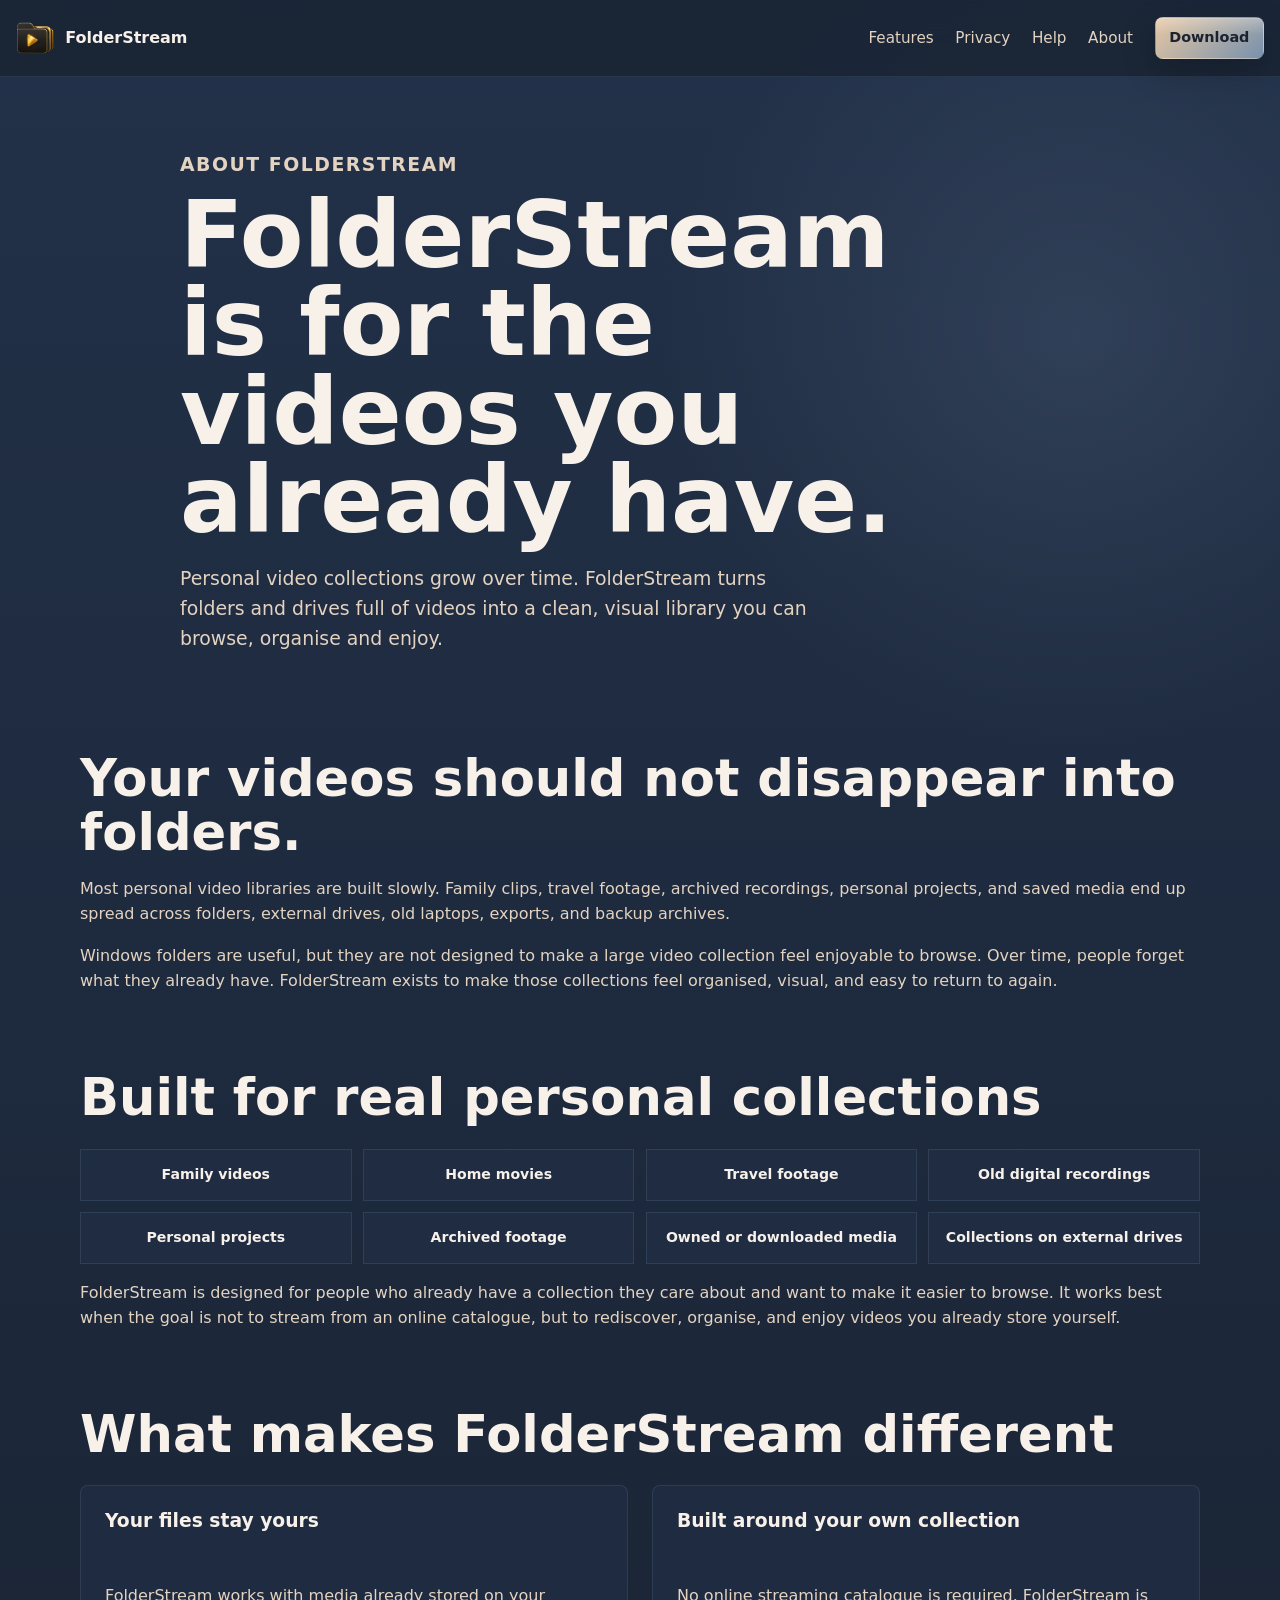
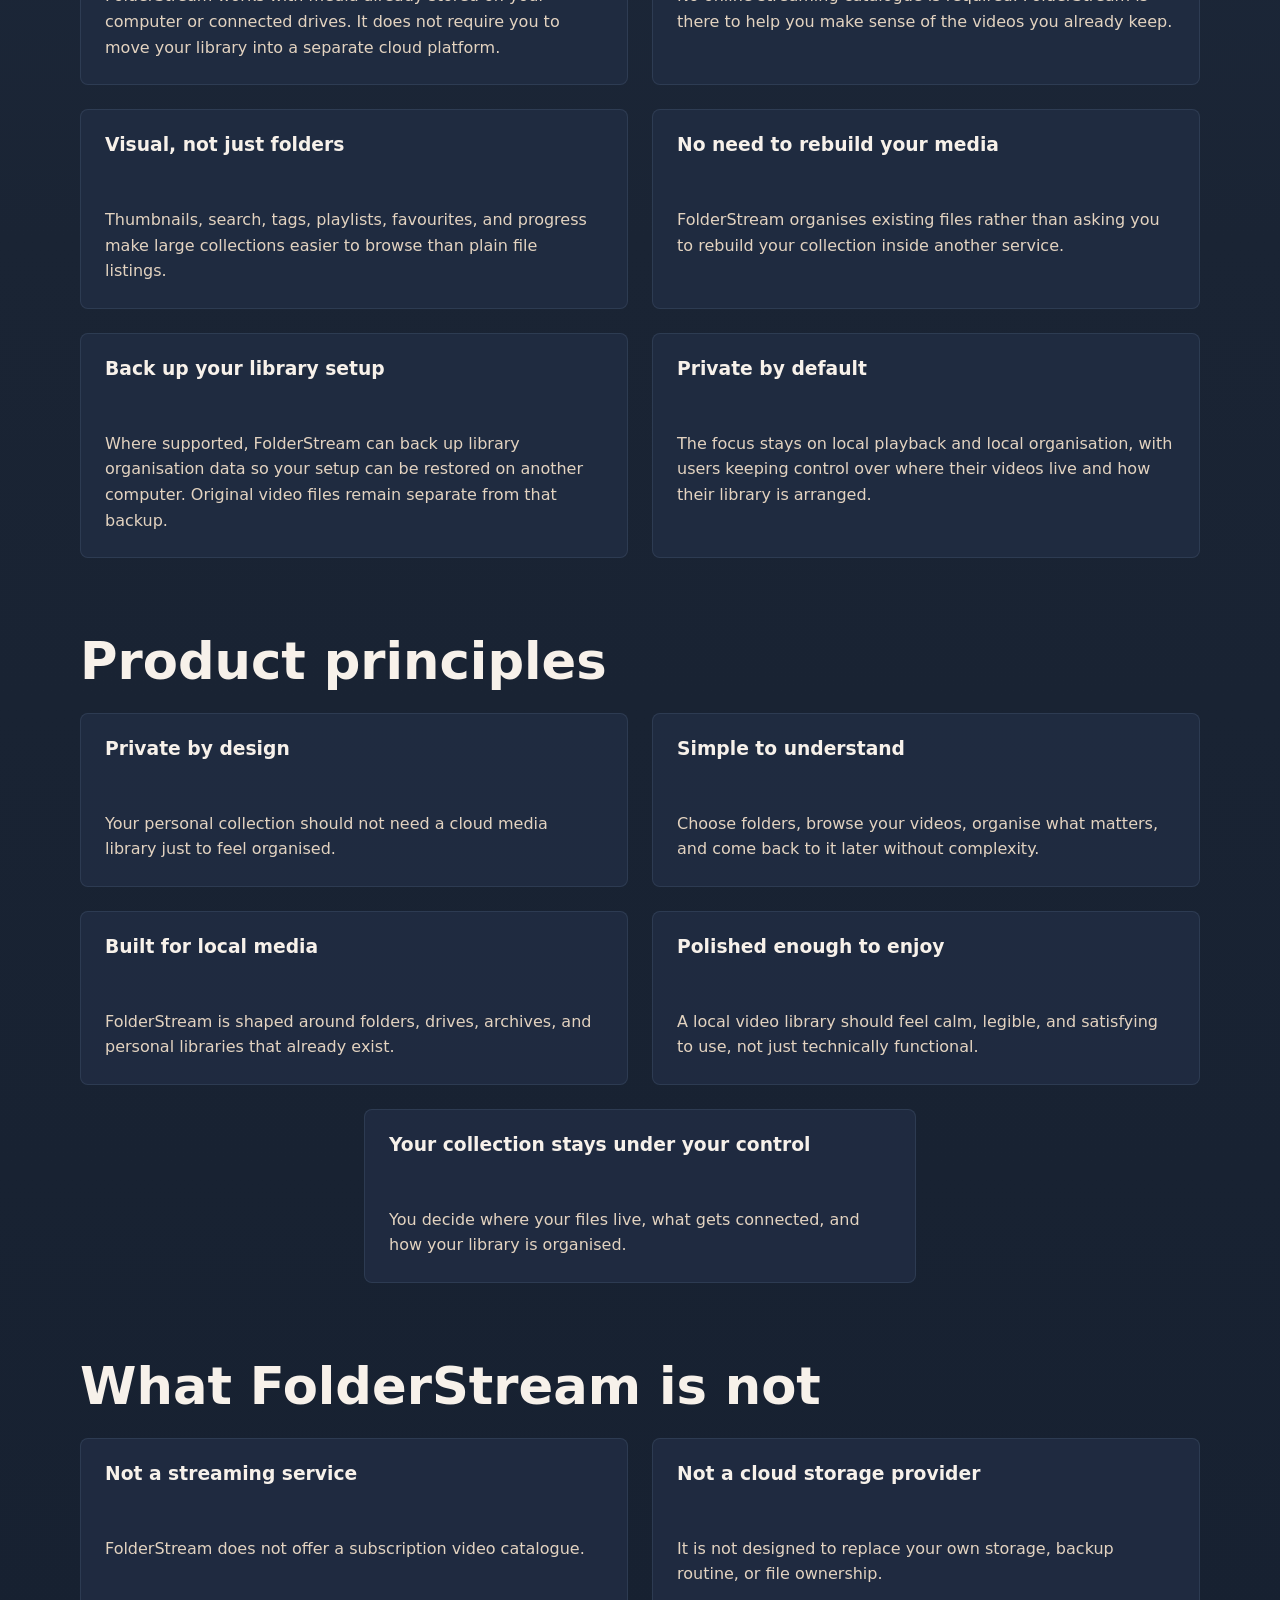
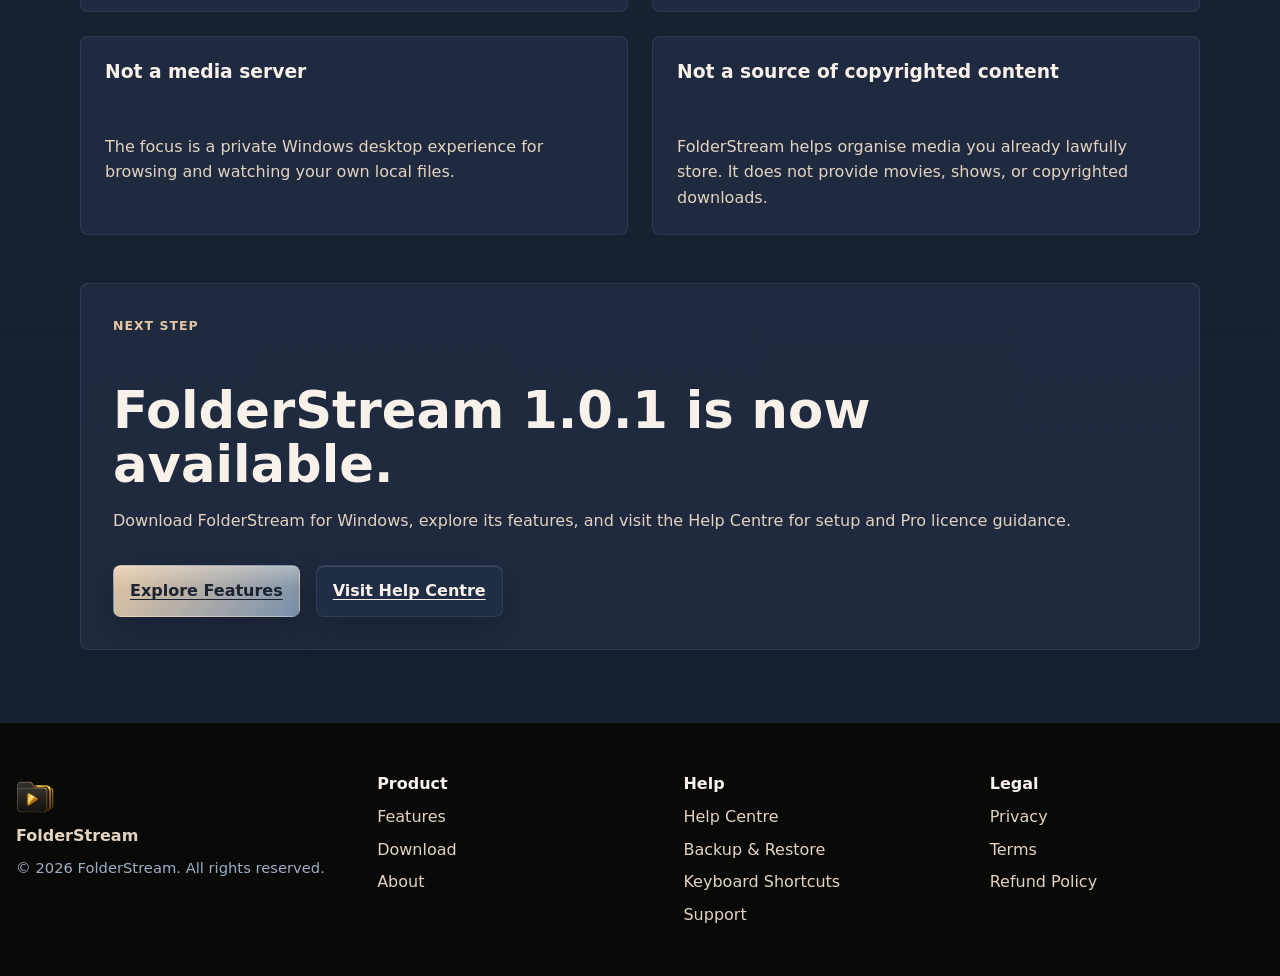
==== about.html @ 0e957171 "Rebrand website to FolderStream" ====
<!doctype html>
<html lang="en">
  <head>
    <meta charset="utf-8">
    <meta name="viewport" content="width=device-width, initial-scale=1">
    <meta name="description" content="Learn why FolderStream was created and how it helps you browse, organise and enjoy the personal videos already stored on your computer and connected drives.">
    <link rel="canonical" href="https://www.localstream.co.nz/about.html">
    <meta property="og:title" content="About FolderStream">
    <meta property="og:description" content="Learn why FolderStream was created and how it helps you browse, organise and enjoy the personal videos already stored on your computer and connected drives.">
    <meta property="og:type" content="website">
    <meta property="og:url" content="https://www.localstream.co.nz/about.html">
    <meta property="og:site_name" content="FolderStream">
    <meta property="og:image" content="https://www.localstream.co.nz/assets/img/screenshots/localstream-dashboard-crop.png">
    <meta name="twitter:card" content="summary_large_image">
    <meta name="twitter:title" content="About FolderStream">
    <meta name="twitter:description" content="Learn why FolderStream was created and how it helps you browse, organise and enjoy the personal videos already stored on your computer and connected drives.">
    <meta name="twitter:image" content="https://www.localstream.co.nz/assets/img/screenshots/localstream-dashboard-crop.png">
    <title>About FolderStream</title>
    <link rel="icon" href="assets/img/localstream-icon.png">
    <link rel="stylesheet" href="assets/css/styles.css?v=20260830c">
    <script defer src="https://cloud.umami.is/script.js" data-website-id="c9979d7a-4e05-4978-8a99-ae5c1a1e30e5"></script>
  </head>
  <body>
    <a class="skip-link" href="#main">Skip to content</a>
    <header class="site-header">
      <div class="nav-wrap">
        <a class="brand" href="index.html"><img src="assets/img/localstream-icon.png" alt=""><span>FolderStream</span></a>
        <button class="nav-toggle" type="button" aria-expanded="false" aria-label="Open navigation">Menu</button>
        <nav class="site-nav" aria-label="Primary navigation">
          <a href="features.html">Features</a>
          <a href="privacy.html">Privacy</a>
          <a href="help.html">Help</a>
          <a href="about.html">About</a>
          <a class="button primary small" href="download.html">Download</a>
        </nav>
      </div>
    </header>
    <main id="main">
      <section class="page-hero">
        <p class="eyebrow">About FolderStream</p>
        <h1>FolderStream is for the videos you already have.</h1>
        <p>Personal video collections grow over time. FolderStream turns folders and drives full of videos into a clean, visual library you can browse, organise and enjoy.</p>
      </section>

      <section class="content about-content">
        <section class="about-block">
          <h2>Your videos should not disappear into folders.</h2>
          <p>Most personal video libraries are built slowly. Family clips, travel footage, archived recordings, personal projects, and saved media end up spread across folders, external drives, old laptops, exports, and backup archives.</p>
          <p>Windows folders are useful, but they are not designed to make a large video collection feel enjoyable to browse. Over time, people forget what they already have. FolderStream exists to make those collections feel organised, visual, and easy to return to again.</p>
        </section>

        <section class="about-block">
          <h2>Built for real personal collections</h2>
          <ul class="trust-points">
            <li>Family videos</li>
            <li>Home movies</li>
            <li>Travel footage</li>
            <li>Old digital recordings</li>
            <li>Personal projects</li>
            <li>Archived footage</li>
            <li>Owned or downloaded media</li>
            <li>Collections on external drives</li>
          </ul>
          <p>FolderStream is designed for people who already have a collection they care about and want to make it easier to browse. It works best when the goal is not to stream from an online catalogue, but to rediscover, organise, and enjoy videos you already store yourself.</p>
        </section>

        <section class="about-block">
          <h2>What makes FolderStream different</h2>
          <div class="grid-3 about-grid">
            <article class="card">
              <h3>Your files stay yours</h3>
              <p>FolderStream works with media already stored on your computer or connected drives. It does not require you to move your library into a separate cloud platform.</p>
            </article>
            <article class="card">
              <h3>Built around your own collection</h3>
              <p>No online streaming catalogue is required. FolderStream is there to help you make sense of the videos you already keep.</p>
            </article>
            <article class="card">
              <h3>Visual, not just folders</h3>
              <p>Thumbnails, search, tags, playlists, favourites, and progress make large collections easier to browse than plain file listings.</p>
            </article>
            <article class="card">
              <h3>No need to rebuild your media</h3>
              <p>FolderStream organises existing files rather than asking you to rebuild your collection inside another service.</p>
            </article>
            <article class="card">
              <h3>Back up your library setup</h3>
              <p>Where supported, FolderStream can back up library organisation data so your setup can be restored on another computer. Original video files remain separate from that backup.</p>
            </article>
            <article class="card">
              <h3>Private by default</h3>
              <p>The focus stays on local playback and local organisation, with users keeping control over where their videos live and how their library is arranged.</p>
            </article>
          </div>
        </section>

        <section class="about-block">
          <h2>Product principles</h2>
          <div class="grid-3 about-grid">
            <article class="card">
              <h3>Private by design</h3>
              <p>Your personal collection should not need a cloud media library just to feel organised.</p>
            </article>
            <article class="card">
              <h3>Simple to understand</h3>
              <p>Choose folders, browse your videos, organise what matters, and come back to it later without complexity.</p>
            </article>
            <article class="card">
              <h3>Built for local media</h3>
              <p>FolderStream is shaped around folders, drives, archives, and personal libraries that already exist.</p>
            </article>
            <article class="card">
              <h3>Polished enough to enjoy</h3>
              <p>A local video library should feel calm, legible, and satisfying to use, not just technically functional.</p>
            </article>
            <article class="card">
              <h3>Your collection stays under your control</h3>
              <p>You decide where your files live, what gets connected, and how your library is organised.</p>
            </article>
          </div>
        </section>

        <section class="about-block">
          <h2>What FolderStream is not</h2>
          <div class="grid-3 about-grid">
            <article class="card">
              <h3>Not a streaming service</h3>
              <p>FolderStream does not offer a subscription video catalogue.</p>
            </article>
            <article class="card">
              <h3>Not a cloud storage provider</h3>
              <p>It is not designed to replace your own storage, backup routine, or file ownership.</p>
            </article>
            <article class="card">
              <h3>Not a media server</h3>
              <p>The focus is a private Windows desktop experience for browsing and watching your own local files.</p>
            </article>
            <article class="card">
              <h3>Not a source of copyrighted content</h3>
              <p>FolderStream helps organise media you already lawfully store. It does not provide movies, shows, or copyrighted downloads.</p>
            </article>
          </div>
        </section>

        <section class="about-cta card">
          <p class="eyebrow">Next step</p>
          <h2>FolderStream 1.0.1 is now available.</h2>
          <p>Download FolderStream for Windows, explore its features, and visit the Help Centre for setup and Pro licence guidance.</p>
          <div class="hero-actions">
            <a class="button primary" href="features.html">Explore Features</a>
            <a class="button secondary" href="help.html">Visit Help Centre</a>
          </div>
        </section>
      </section>
    </main>
    <footer class="site-footer">
      <div class="footer-inner">
        <div class="footer-brand"><a class="brand" href="index.html"><img src="assets/img/localstream-icon.png" alt=""><span>FolderStream</span></a><p class="footer-copy">&copy; 2026 FolderStream. All rights reserved.</p></div>
        <div><strong>Product</strong><a href="features.html">Features</a><a href="download.html">Download</a><a href="about.html">About</a></div>
        <div><strong>Help</strong><a href="help.html">Help Centre</a><a href="backup-restore.html">Backup &amp; Restore</a><a href="keyboard-shortcuts.html">Keyboard Shortcuts</a><a href="support.html">Support</a></div>
        <div><strong>Legal</strong><a href="privacy.html">Privacy</a><a href="terms.html">Terms</a><a href="refund-policy.html">Refund Policy</a></div>
      </div>
    </footer>
    <script src="assets/js/main.js" defer></script>
  </body>
</html>
---- assets/css/styles.css ----
:root {
  color-scheme: dark;
  --bg: #1a2434;
  --bg-soft: #223149;
  --surface: rgba(33, 45, 67, 0.86);
  --surface-strong: #223149;
  --line: rgba(97, 120, 145, 0.22);
  --line-strong: rgba(213, 184, 147, 0.35);
  --text: #f7f1ea;
  --muted: #e3d3c0;
  --quiet: #9cafc4;
  --accent: #d5b893;
  --accent-strong: #e5c7a3;
  --copper: #7891ad;
  --green: #9fc6b4;
  --blue: #748da9;
  --mint: #c5d3df;
  --danger: #e0b0a4;
  --font: Inter, ui-sans-serif, system-ui, -apple-system, BlinkMacSystemFont, "Segoe UI", sans-serif;
  --space-1: 0.375rem;
  --space-2: 0.75rem;
  --space-3: 1rem;
  --space-4: 1.5rem;
  --space-5: 2rem;
  --space-6: 3rem;
  --space-7: 4.5rem;
  --radius: 8px;
  --radius-lg: 14px;
  --shadow: 0 34px 110px rgba(0, 0, 0, 0.48), 0 0 0 1px rgba(240, 201, 135, 0.05);
  --duration: 180ms;
  --max: 1440px;
}

* {
  box-sizing: border-box;
}

html {
  scroll-behavior: smooth;
}

body {
  margin: 0;
  min-width: 320px;
  background:
    radial-gradient(circle at 14% -10%, rgba(213, 184, 147, 0.14), transparent 30rem),
    radial-gradient(circle at 84% 8%, rgba(116, 141, 169, 0.18), transparent 26rem),
    linear-gradient(180deg, #223149 0%, var(--bg) 44%, #151f2f 100%);
  color: var(--text);
  font-family: var(--font);
  line-height: 1.6;
}

body.modal-open {
  overflow: hidden;
}

img,
svg {
  max-width: 100%;
  display: block;
}

a {
  color: inherit;
  text-decoration: none;
}

a:focus-visible,
button:focus-visible,
input:focus-visible,
textarea:focus-visible {
  outline: 2px solid var(--accent-strong);
  outline-offset: 3px;
}

.skip-link {
  position: absolute;
  top: -4rem;
  left: 1rem;
  z-index: 100;
  padding: var(--space-2) var(--space-3);
  background: var(--accent);
  color: #1b2230;
  border-radius: var(--radius);
}

.skip-link:focus {
  top: 1rem;
}

.site-header {
  position: sticky;
  top: 0;
  z-index: 20;
  border-bottom: 1px solid var(--line);
  background: rgba(26, 36, 52, 0.84);
  backdrop-filter: blur(18px);
}

.nav-wrap,
.section,
.hero,
.footer-inner {
  width: min(var(--max), calc(100% - 2rem));
  margin-inline: auto;
}

.nav-wrap {
  min-height: 76px;
  display: flex;
  align-items: center;
  justify-content: space-between;
  gap: var(--space-4);
}

.brand {
  display: inline-flex;
  align-items: center;
  gap: 0.7rem;
  font-weight: 800;
  letter-spacing: 0;
}

.brand img {
  width: 38px;
  height: 38px;
  border-radius: var(--radius);
}

.site-nav {
  display: flex;
  align-items: center;
  gap: 1.35rem;
  color: var(--muted);
  font-size: 0.95rem;
}

.site-nav a {
  transition: color var(--duration) ease;
}

.site-nav a:hover {
  color: var(--text);
}

.nav-toggle {
  display: none;
  width: 42px;
  height: 42px;
  border: 1px solid var(--line);
  border-radius: var(--radius);
  background: transparent;
  color: var(--text);
}

.button {
  display: inline-flex;
  align-items: center;
  justify-content: center;
  min-height: 44px;
  padding: 0.75rem 1rem;
  border: 1px solid var(--line);
  border-radius: var(--radius);
  font-weight: 750;
  box-shadow:
    inset 0 1px 0 rgba(255, 255, 255, 0.14),
    0 12px 34px rgba(0, 0, 0, 0.22);
  transition: transform var(--duration) ease, border-color var(--duration) ease, background var(--duration) ease, box-shadow var(--duration) ease;
}

.button:hover {
  transform: translateY(-1px);
}

.button.primary {
  background:
    linear-gradient(180deg, rgba(255, 255, 255, 0.26), rgba(255, 255, 255, 0) 42%),
    linear-gradient(135deg, var(--accent-strong), var(--copper));
  color: #1b2230;
  border-color: transparent;
}

.button.secondary {
  background: rgba(37, 52, 79, 0.44);
  color: var(--text);
}

.button.small {
  min-height: 38px;
  padding: 0.55rem 0.85rem;
  font-size: 0.9rem;
}

.button[aria-disabled="true"] {
  cursor: not-allowed;
  opacity: 0.72;
}

.hero {
  display: grid;
  grid-template-columns: minmax(0, 0.9fr) minmax(360px, 1.1fr);
  gap: clamp(2rem, 6vw, 5rem);
  align-items: start;
  padding: clamp(2.5rem, 5vw, 4.25rem) 0 var(--space-7);
  min-height: calc(100vh - 76px);
}

.hero h1,
.page-hero h1 {
  margin: 0;
  max-width: 780px;
  font-size: 5.8rem;
  line-height: 0.95;
  letter-spacing: 0;
}

.hero .eyebrow {
  display: inline-flex;
  padding: 0.35rem 0.55rem;
  border: 1px solid rgba(240, 201, 135, 0.24);
  border-radius: 999px;
  background: rgba(240, 201, 135, 0.07);
}

.hero-copy,
.page-hero p {
  max-width: 650px;
  color: var(--muted);
  font-size: 1.18rem;
}

.eyebrow {
  margin: 0 0 var(--space-2);
  color: var(--accent-strong);
  font-size: 0.78rem;
  font-weight: 800;
  letter-spacing: 0.08em;
  text-transform: uppercase;
}

.hero-actions {
  display: flex;
  flex-wrap: wrap;
  gap: var(--space-3);
  margin-top: var(--space-5);
}

.hero-shot figcaption {
  position: relative;
  z-index: 1;
  display: flex;
  align-items: center;
  justify-content: space-between;
  gap: var(--space-3);
  flex-wrap: wrap;
}

.hero-shot-trigger {
  flex: 0 0 auto;
}

.hero-brandmark {
  margin-top: var(--space-4);
  max-width: clamp(7rem, 12vw, 9rem);
}

.hero-brandmark img {
  display: block;
  width: 100%;
  height: auto;
  filter: drop-shadow(0 16px 40px rgba(0, 0, 0, 0.28));
}

.privacy-note {
  margin-top: var(--space-3);
  color: var(--quiet);
  font-size: 0.95rem;
}

.product-shot {
  position: relative;
  margin: 0;
}

.shot-glow {
  position: absolute;
  inset: 10% -7% -6%;
  background:
    radial-gradient(circle at 20% 20%, rgba(213, 184, 147, 0.18), transparent 22rem),
    radial-gradient(circle at 80% 65%, rgba(97, 120, 145, 0.2), transparent 20rem);
  filter: blur(22px);
  pointer-events: none;
}

.shot-window {
  position: relative;
  overflow: hidden;
  border: 1px solid rgba(97, 120, 145, 0.26);
  border-radius: var(--radius-lg);
  background: #1a2435;
  box-shadow: var(--shadow);
}

.screenshot-window {
  background: #182131;
}

.shot-window::before {
  content: "";
  position: absolute;
  inset: 0;
  pointer-events: none;
  background:
    linear-gradient(120deg, rgba(255, 255, 255, 0.18), transparent 18%, transparent 72%, rgba(213, 184, 147, 0.08)),
    repeating-linear-gradient(180deg, rgba(255, 255, 255, 0.025), rgba(255, 255, 255, 0.025) 1px, transparent 1px, transparent 7px);
  opacity: 0.42;
}

.screenshot-window::before {
  z-index: 2;
}

.shot-titlebar {
  height: 42px;
  display: flex;
  align-items: center;
  gap: 0.55rem;
  padding: 0 var(--space-3);
  border-bottom: 1px solid rgba(97, 120, 145, 0.22);
  background: linear-gradient(180deg, rgba(255, 255, 255, 0.08), rgba(0, 0, 0, 0.08));
  color: #dbc8b2;
}

.screenshot-window .shot-titlebar {
  position: relative;
  z-index: 3;
}

.actual-screenshot {
  position: relative;
  z-index: 1;
  width: 100%;
  height: auto;
  display: block;
}

.hero-shot .actual-screenshot {
  aspect-ratio: auto;
  object-fit: contain;
}

.feature-shot .actual-screenshot {
  aspect-ratio: 16 / 9;
  object-fit: cover;
  object-position: center;
}

.shot-titlebar span {
  width: 10px;
  height: 10px;
  border-radius: 999px;
  background: #617891;
}

.shot-titlebar span:first-child { background: #a86443; }
.shot-titlebar span:nth-child(2) { background: #d5b893; }
.shot-titlebar span:nth-child(3) { background: #9fc6b4; }

.shot-titlebar strong {
  margin-left: auto;
  font-size: 0.78rem;
  letter-spacing: 0.08em;
  text-transform: uppercase;
}

.shot-app {
  padding: clamp(1rem, 2.2vw, 1.6rem);
  background:
    radial-gradient(circle at 85% 20%, rgba(213, 184, 147, 0.16), transparent 18rem),
    linear-gradient(145deg, #182131, #101723 58%, #090d14);
}

.shot-header,
.shot-tools,
.shot-topline,
.shot-stat-grid,
.shot-summaries,
.shot-rail,
.metadata-strip {
  display: flex;
  gap: 0.65rem;
}

.shot-header {
  align-items: center;
  justify-content: space-between;
  margin-bottom: 1rem;
}

.shot-header img {
  width: min(210px, 35%);
  height: auto;
}

.shot-actions {
  display: flex;
  flex-wrap: wrap;
  justify-content: end;
  gap: 0.45rem;
}

.shot-actions span,
.shot-tools span,
.metadata-strip span,
.status-dot {
  display: inline-flex;
  align-items: center;
  min-height: 30px;
  padding: 0.35rem 0.58rem;
  border: 1px solid rgba(213, 184, 147, 0.2);
  border-radius: var(--radius);
  background: rgba(37, 52, 79, 0.72);
  color: #dbc8b2;
  font-size: 0.72rem;
  font-weight: 750;
  white-space: nowrap;
}

.shot-dashboard {
  padding: 1rem;
  border: 1px solid rgba(213, 184, 147, 0.32);
  border-radius: var(--radius);
  background:
    linear-gradient(180deg, rgba(37, 52, 79, 0.92), rgba(20, 27, 39, 0.96)),
    #182131;
  box-shadow: inset 0 0 0 1px rgba(255, 255, 255, 0.035), 0 18px 44px rgba(0, 0, 0, 0.26);
}

.shot-panel-head {
  display: flex;
  justify-content: space-between;
  gap: var(--space-3);
  align-items: center;
  margin-bottom: 0.75rem;
}

.shot-panel-head h2,
.shot-tools h2 {
  margin: 0;
  color: #fff3e3;
  font-size: 1rem;
}

.status-dot::before {
  content: "";
  width: 7px;
  height: 7px;
  margin-right: 0.4rem;
  border-radius: 999px;
  background: #9fc6b4;
  box-shadow: 0 0 12px #9fc6b4;
}

.shot-topline,
.shot-stat-grid {
  display: grid;
}

.shot-topline {
  grid-template-columns: repeat(3, 1fr);
  margin-bottom: 0.65rem;
}

.shot-stat-grid {
  grid-template-columns: repeat(4, 1fr);
}

.shot-topline div,
.shot-stat-grid div,
.shot-summaries span {
  min-width: 0;
  padding: 0.78rem;
  border: 1px solid rgba(213, 184, 147, 0.22);
  border-radius: var(--radius);
  background: linear-gradient(180deg, rgba(10, 13, 19, 0.42), rgba(10, 13, 19, 0.72));
}

.shot-topline span,
.shot-stat-grid span,
.shot-summaries span {
  color: rgba(219, 200, 178, 0.84);
  font-size: 0.68rem;
}

.shot-topline strong,
.shot-stat-grid strong,
.shot-summaries strong {
  display: block;
  color: #fff7ef;
  font-size: clamp(1rem, 1.8vw, 1.38rem);
  line-height: 1.1;
}

.shot-summaries {
  margin-top: 0.65rem;
}

.shot-summaries span {
  flex: 1;
}

.shot-library {
  margin-top: 1rem;
}

.shot-tools {
  align-items: center;
  flex-wrap: wrap;
  margin-bottom: 0.75rem;
}

.shot-tools h2 {
  margin-right: auto;
}

.shot-rail {
  display: grid;
  grid-template-columns: repeat(4, minmax(0, 1fr));
}

.shot-rail article {
  position: relative;
  min-height: 165px;
  overflow: hidden;
  padding: 0.9rem;
  display: flex;
  flex-direction: column;
  justify-content: flex-end;
  border: 1px solid rgba(97, 120, 145, 0.24);
  border-radius: var(--radius);
  background:
    linear-gradient(180deg, transparent 20%, rgba(0, 0, 0, 0.76)),
    linear-gradient(135deg, #513929, #141b27 58%, #0b0f16);
  box-shadow: 0 18px 42px rgba(0, 0, 0, 0.28);
}

.shot-rail article:nth-child(2) { background: linear-gradient(180deg, transparent 20%, rgba(0, 0, 0, 0.76)), linear-gradient(135deg, #24515d, #1a2435 58%, #0b0f16); }
.shot-rail article:nth-child(3) { background: linear-gradient(180deg, transparent 20%, rgba(0, 0, 0, 0.76)), linear-gradient(135deg, #344b30, #182131 58%, #0b0f16); }
.shot-rail article:nth-child(4) { background: linear-gradient(180deg, transparent 20%, rgba(0, 0, 0, 0.76)), linear-gradient(135deg, #483653, #1a2435 58%, #0b0f16); }

.shot-rail i {
  position: absolute;
  inset: 0;
  background:
    radial-gradient(circle at 28% 22%, rgba(255, 255, 255, 0.2), transparent 1.8rem),
    linear-gradient(135deg, rgba(255, 255, 255, 0.12), transparent 45%);
}

.shot-rail strong,
.shot-rail small {
  position: relative;
}

.shot-rail strong {
  color: #fff7ef;
  line-height: 1.1;
}

.shot-rail small {
  color: #dbc8b2;
}

.product-shot figcaption {
  margin-top: 0.85rem;
  color: var(--quiet);
  font-size: 0.9rem;
}

.compact .shot-app,
.feature-library {
  padding: 1rem;
}

.feature-shot .shot-window {
  transform: rotate(0.6deg);
}

.metadata-strip {
  flex-wrap: wrap;
  margin-top: 0.75rem;
}

.status-grid {
  display: grid;
  grid-template-columns: repeat(4, 1fr);
  gap: var(--space-3);
}

.status-grid.confirmed-only {
  grid-template-columns: repeat(3, minmax(0, 1fr));
}

.visual-feature-grid {
  align-items: start;
}

.visual-feature-card {
  padding: 1.15rem;
  overflow: hidden;
}

.visual-feature-card .product-shot {
  margin: -1.15rem -1.15rem 1rem;
}

.visual-feature-card .shot-window {
  border-inline: 0;
  border-top: 0;
  border-radius: 0;
}

.visual-feature-card .badge {
  margin-top: 0.15rem;
}

.visual-feature-card h3 {
  margin-top: 0.95rem;
}

.visual-feature-card p {
  margin-bottom: 0.1rem;
}

.organization-grid {
  align-items: start;
}

.organization-card {
  padding: 1.15rem;
  overflow: hidden;
}

.organization-card .product-shot {
  margin: -1.15rem -1.15rem 1rem;
}

.organization-card .shot-window {
  border-inline: 0;
  border-top: 0;
  border-radius: 0;
}

.organization-card .actual-screenshot {
  aspect-ratio: 16 / 10;
  object-fit: cover;
}

.organization-card .actual-screenshot.tags-shot {
  object-position: left center;
}

.organization-card .actual-screenshot.playlists-shot {
  object-position: center center;
}

.organization-card .actual-screenshot.cover-shot {
  object-position: 58% center;
}

.organization-card .actual-screenshot.metadata-shot {
  object-position: center top;
}

.organization-showcase {
  max-width: 100%;
}

.organization-showcase,
.rediscovery-showcase {
  background:
    radial-gradient(circle at 18% 18%, rgba(213, 184, 147, 0.08), transparent 18rem),
    linear-gradient(180deg, rgba(37, 52, 79, 0.4), rgba(24, 33, 49, 0.18));
  border: 1px solid rgba(97, 120, 145, 0.18);
  border-radius: calc(var(--radius-lg) + 4px);
  padding: clamp(1rem, 1.8vw, 1.4rem);
}

.organization-showcase .shot-window {
  display: flex;
  align-items: center;
  justify-content: center;
  background: transparent;
  border-color: rgba(97, 120, 145, 0.2);
}

.rediscovery-showcase .shot-window {
  display: block;
  background: transparent;
  border-color: rgba(97, 120, 145, 0.2);
}

.rediscovery-showcase .shot-window::before {
  display: none;
}

.organization-showcase .actual-screenshot,
.rediscovery-showcase .actual-screenshot {
  width: 100%;
  max-width: 100%;
  height: auto;
  aspect-ratio: auto;
  object-fit: contain;
  object-position: center;
  transform: none;
  margin-inline: auto;
  flex: 0 1 auto;
}

.preview-section {
  display: grid;
  grid-template-columns: minmax(0, 0.88fr) minmax(320px, 1.12fr);
  align-items: center;
  gap: var(--space-5);
}

.preview-copy {
  max-width: 640px;
}

.preview-points {
  display: flex;
  flex-wrap: wrap;
  gap: 0.7rem;
  padding: 0;
  margin: var(--space-4) 0 0;
  list-style: none;
}

.preview-points li {
  padding: 0.55rem 0.75rem;
  border: 1px solid rgba(97, 120, 145, 0.24);
  border-radius: 999px;
  background: rgba(37, 52, 79, 0.5);
  color: #dbc8b2;
  font-size: 0.86rem;
  font-weight: 780;
}

.media-window {
  background: #182131;
}

.media-window video,
.media-window img {
  width: 100%;
  height: auto;
  display: block;
}

.media-window video {
  object-fit: contain;
}

.media-modal[hidden] {
  display: none;
}

.media-modal {
  position: fixed;
  inset: 0;
  z-index: 120;
  display: grid;
  place-items: center;
  padding: clamp(1rem, 2vw, 1.5rem);
}

.media-modal-backdrop {
  position: absolute;
  inset: 0;
  background: rgba(7, 12, 20, 0.82);
  backdrop-filter: blur(10px);
}

.media-modal-dialog {
  position: relative;
  z-index: 1;
  width: min(1100px, 100%);
}

.media-modal-window {
  padding: clamp(1rem, 2.4vw, 1.6rem);
  border: 1px solid rgba(97, 120, 145, 0.28);
  border-radius: var(--radius-xl);
  background:
    linear-gradient(180deg, rgba(27, 39, 58, 0.96), rgba(17, 25, 38, 0.96)),
    #151d2b;
  box-shadow: 0 38px 120px rgba(0, 0, 0, 0.48);
}

.media-modal-window h2 {
  margin-top: 0;
}

.media-modal-window video {
  width: 100%;
  height: auto;
  display: block;
  border-radius: var(--radius-lg);
  background: #000;
}

.media-modal-close {
  position: absolute;
  top: 0.55rem;
  right: 0.55rem;
  z-index: 2;
  border: 1px solid rgba(97, 120, 145, 0.3);
  border-radius: 999px;
  background: rgba(18, 27, 40, 0.92);
  color: var(--text);
  padding: 0.7rem 1rem;
  font: inherit;
  font-weight: 700;
  cursor: pointer;
}

.media-modal-close:hover {
  background: rgba(30, 42, 61, 0.96);
}

.motion-media {
  position: relative;
  z-index: 1;
}

.reduced-motion-poster {
  display: none;
}

.media-window img.reduced-motion-poster {
  position: relative;
  z-index: 1;
  display: none;
}

.hover-demo-shot .shot-window {
  max-width: 490px;
  margin-left: auto;
  box-shadow: 0 34px 112px rgba(0, 0, 0, 0.52), 0 0 70px rgba(214, 171, 103, 0.12);
}

.badge {
  display: inline-flex;
  margin-bottom: 0.8rem;
  padding: 0.22rem 0.5rem;
  border-radius: 999px;
  font-size: 0.72rem;
  font-weight: 850;
  letter-spacing: 0.04em;
  text-transform: uppercase;
}

.badge.available {
  color: #102016;
  background: #9fc6b4;
}

.badge.planned {
  color: #20170d;
  background: #d5b893;
}

.theme-cycle {
  max-width: 980px;
  margin: 0;
}

.theme-slideshow {
  position: relative;
  aspect-ratio: 16 / 9;
  background: #080807;
}

.theme-slideshow::after {
  content: "";
  position: absolute;
  inset: 0;
  z-index: 2;
  pointer-events: none;
  background:
    linear-gradient(180deg, rgba(0, 0, 0, 0.04), rgba(0, 0, 0, 0.1)),
    repeating-linear-gradient(180deg, rgba(255, 255, 255, 0.025), rgba(255, 255, 255, 0.025) 1px, transparent 1px, transparent 8px);
}

.theme-slide {
  position: absolute;
  inset: 0;
  width: 100%;
  height: 100%;
  object-fit: cover;
  opacity: 0;
  transform: scale(1.035);
  transition: opacity 520ms ease, transform 3s ease;
}

.theme-slide.is-active {
  z-index: 1;
  opacity: 1;
  transform: scale(1);
}

.app-shell {
  border: 1px solid var(--line-strong);
  border-radius: var(--radius-lg);
  overflow: hidden;
  background: rgba(12, 13, 14, 0.92);
  box-shadow: var(--shadow);
}

.window-bar {
  height: 42px;
  display: flex;
  align-items: center;
  gap: 0.5rem;
  padding: 0 var(--space-3);
  border-bottom: 1px solid var(--line);
  background: rgba(255, 255, 255, 0.04);
}

.window-bar span {
  width: 10px;
  height: 10px;
  border-radius: 50%;
  background: var(--quiet);
}

.mock-app {
  display: grid;
  grid-template-columns: 150px 1fr;
  min-height: 420px;
}

.mock-side {
  padding: var(--space-4);
  border-right: 1px solid var(--line);
  background: rgba(255, 255, 255, 0.025);
}

.mock-side img {
  width: 54px;
  height: 54px;
  margin-bottom: var(--space-5);
  border-radius: var(--radius);
}

.mock-side span,
.mock-chip,
.tag {
  display: block;
  margin-bottom: 0.55rem;
  color: var(--muted);
  font-size: 0.86rem;
}

.mock-main {
  padding: var(--space-4);
}

.mock-toolbar {
  display: flex;
  justify-content: space-between;
  gap: var(--space-3);
  margin-bottom: var(--space-4);
}

.mock-search {
  flex: 1;
  height: 34px;
  border: 1px solid var(--line);
  border-radius: var(--radius);
  background: rgba(255, 255, 255, 0.06);
}

.poster-grid {
  display: grid;
  grid-template-columns: repeat(3, minmax(0, 1fr));
  gap: var(--space-3);
}

.poster {
  min-height: 160px;
  padding: var(--space-3);
  display: flex;
  align-items: end;
  border: 1px solid rgba(255, 255, 255, 0.09);
  border-radius: var(--radius);
  background: linear-gradient(145deg, #40302a, #111213);
  color: var(--text);
}

.poster:nth-child(2) {
  background: linear-gradient(145deg, #1d3b46, #101315);
}

.poster:nth-child(3) {
  background: linear-gradient(145deg, #283f2d, #111312);
}

.poster:nth-child(4) {
  background: linear-gradient(145deg, #41333d, #121114);
}

.poster:nth-child(5) {
  background: linear-gradient(145deg, #39424e, #101216);
}

.poster:nth-child(6) {
  background: linear-gradient(145deg, #554128, #12100d);
}

.workflow {
  display: grid;
  grid-template-columns: repeat(4, 1fr);
  gap: var(--space-3);
}

.problem-grid,
.pricing-grid {
  display: grid;
  gap: var(--space-3);
}

.problem-grid {
  grid-template-columns: repeat(4, minmax(0, 1fr));
}

.problem-card {
  min-height: 100%;
}

.problem-visual {
  min-height: 126px;
  margin: -0.2rem -0.2rem 1rem;
  padding: 1rem;
  border: 1px solid rgba(97, 120, 145, 0.2);
  border-radius: calc(var(--radius) - 1px);
  background:
    linear-gradient(180deg, rgba(255, 255, 255, 0.03), rgba(255, 255, 255, 0)),
    linear-gradient(145deg, rgba(26, 36, 53, 0.94), rgba(16, 23, 35, 0.98));
  overflow: hidden;
}

.path-visual,
.filename-visual,
.search-visual {
  display: flex;
  flex-wrap: wrap;
  align-content: start;
  gap: 0.55rem;
}

.path-visual span,
.filename-visual span,
.search-visual span,
.search-visual strong {
  display: inline-flex;
  align-items: center;
  min-height: 32px;
  padding: 0.35rem 0.65rem;
  border: 1px solid rgba(213, 184, 147, 0.2);
  border-radius: 999px;
  background: rgba(37, 52, 79, 0.42);
  color: var(--muted);
  font-size: 0.8rem;
  font-weight: 760;
}

.filename-visual span:nth-child(3) {
  opacity: 0.72;
}

.device-visual {
  display: grid;
  grid-template-columns: repeat(3, minmax(0, 1fr));
  align-items: end;
  gap: 0.8rem;
}

.device-visual i {
  display: block;
  border-radius: 10px;
  background:
    linear-gradient(180deg, rgba(255, 255, 255, 0.08), transparent 38%),
    linear-gradient(145deg, rgba(24, 33, 49, 0.98), rgba(12, 16, 24, 0.98));
  border: 1px solid rgba(97, 120, 145, 0.24);
  box-shadow: inset 0 1px 0 rgba(255, 255, 255, 0.04);
}

.device-visual i:first-child {
  height: 60px;
}

.device-visual i:nth-child(2) {
  height: 88px;
}

.device-visual i:nth-child(3) {
  height: 44px;
}

.search-visual {
  align-items: center;
}

.search-visual strong {
  color: var(--accent-strong);
  background: rgba(213, 184, 147, 0.12);
}

.statement-band {
  position: relative;
  overflow: hidden;
  border-block: 1px solid rgba(97, 120, 145, 0.18);
  background:
    radial-gradient(circle at 15% 15%, rgba(213, 184, 147, 0.1), transparent 22rem),
    linear-gradient(180deg, rgba(24, 33, 49, 0.72), rgba(16, 23, 35, 0.9));
}

.statement-layout {
  display: grid;
  grid-template-columns: minmax(0, 0.86fr) minmax(260px, 0.74fr);
  align-items: center;
  gap: clamp(1.5rem, 4vw, 3.5rem);
}

.statement-copy {
  max-width: 820px;
}

.statement-copy h2 {
  font-size: clamp(2.5rem, 6vw, 4.8rem);
}

.statement-lead {
  color: var(--text);
  font-size: clamp(1.18rem, 2vw, 1.45rem);
}

.statement-side {
  justify-self: end;
  width: min(100%, 420px);
  border: 1px solid rgba(97, 120, 145, 0.2);
  border-radius: var(--radius-lg);
  overflow: hidden;
  box-shadow: var(--shadow);
}

.statement-side img,
.statement-side video {
  width: 100%;
  height: 100%;
  display: block;
  object-fit: cover;
}

.rediscovery-grid {
  display: grid;
  grid-template-columns: repeat(3, minmax(0, 1fr));
  gap: var(--space-3);
  align-items: start;
}

.rediscovery-card {
  overflow: hidden;
  border: 1px solid rgba(97, 120, 145, 0.2);
  border-radius: var(--radius);
  box-shadow: 0 18px 42px rgba(0, 0, 0, 0.26);
  background: rgba(19, 26, 38, 0.96);
}

.rediscovery-card img {
  width: 100%;
  aspect-ratio: 3 / 2;
  display: block;
  object-fit: cover;
}

.rediscovery-card > div {
  padding: 1.2rem 1.25rem 1.35rem;
}

.rediscovery-card h3 {
  margin: 0 0 0.55rem;
  color: var(--text);
  font-size: clamp(1.25rem, 2vw, 1.65rem);
}

.rediscovery-card p {
  margin: 0;
  color: var(--muted);
}

.use-cases-section {
  position: relative;
}

.use-case-grid {
  display: grid;
  grid-template-columns: repeat(5, minmax(0, 1fr));
  gap: var(--space-2);
}

.use-case-card {
  position: relative;
  display: block;
  aspect-ratio: 3 / 2;
  overflow: hidden;
  border: 1px solid rgba(213, 184, 147, 0.2);
  border-radius: var(--radius);
  background: linear-gradient(145deg, rgba(26, 36, 53, 0.94), rgba(20, 27, 39, 0.98));
  box-shadow: 0 22px 70px rgba(0, 0, 0, 0.34), inset 0 1px 0 rgba(255, 255, 255, 0.05);
  isolation: isolate;
  transition: transform var(--duration) ease, border-color var(--duration) ease, box-shadow var(--duration) ease;
}

.use-case-card::after {
  content: "";
  position: absolute;
  inset: 0;
  pointer-events: none;
  background:
    linear-gradient(180deg, transparent 42%, rgba(8, 13, 21, 0.9) 100%),
    linear-gradient(135deg, rgba(255, 255, 255, 0.1), transparent 28%, transparent 72%, rgba(214, 171, 103, 0.08));
  opacity: 0.92;
  z-index: 1;
}

.use-case-card img,
.use-case-card video {
  width: 100%;
  height: 100%;
  display: block;
  object-fit: cover;
  object-position: center;
  transition: transform 420ms ease, filter 420ms ease;
}

.use-case-title {
  position: absolute;
  z-index: 2;
  right: 0.85rem;
  bottom: 0.75rem;
  left: 0.85rem;
  color: #fff8ec;
  font-family: var(--font-display);
  font-size: clamp(0.9rem, 1.35vw, 1.08rem);
  font-weight: 700;
  line-height: 1.15;
  text-shadow:
    0 0 6px rgba(245, 204, 139, 0.72),
    0 0 16px rgba(219, 161, 85, 0.34),
    0 2px 10px rgba(0, 0, 0, 0.92);
  transition: text-shadow var(--duration) ease;
}

.use-case-card:hover,
.use-case-card:focus-visible {
  transform: translateY(-4px);
  border-color: rgba(240, 201, 135, 0.48);
  box-shadow: 0 30px 92px rgba(0, 0, 0, 0.42), 0 0 0 1px rgba(240, 201, 135, 0.08);
}

.use-case-card:hover img,
.use-case-card:hover video,
.use-case-card:focus-visible img,
.use-case-card:focus-visible video {
  transform: scale(1.035);
  filter: saturate(1.06) contrast(1.03);
}

.use-case-card:hover .use-case-title,
.use-case-card:focus-visible .use-case-title {
  text-shadow:
    0 0 8px rgba(255, 220, 158, 0.9),
    0 0 22px rgba(229, 171, 91, 0.5),
    0 2px 12px rgba(0, 0, 0, 0.94);
}

.step,
.card,
.theme-card,
.compare-col,
.faq-list details,
.support-panel {
  border: 1px solid var(--line);
  border-radius: var(--radius);
  background: var(--surface);
}

.step,
.card,
.theme-card,
.compare-col,
.faq-list details {
  padding: var(--space-4);
  transition: transform 320ms ease, border-color 320ms ease, box-shadow 320ms ease, background 320ms ease;
}

.step:hover,
.step:focus-within,
.card:hover,
.card:focus-within,
.compare-col:hover,
.compare-col:focus-within,
.faq-list details:hover,
.faq-list details:focus-within {
  transform: translateY(-4px);
}

.step strong {
  display: block;
  color: var(--accent-strong);
}

.section {
  padding: var(--space-7) 0;
}

.section-heading {
  max-width: 760px;
  margin-bottom: var(--space-5);
}

h2 {
  margin: 0;
  font-size: clamp(2rem, 4vw, 3.35rem);
  line-height: 1.05;
  letter-spacing: 0;
}

h3 {
  margin: 0 0 var(--space-2);
  line-height: 1.2;
}

p {
  color: var(--muted);
}

.grid-3,
.grid-4,
.compare-grid,
.themes {
  display: grid;
  gap: var(--space-3);
}

.grid-3 {
  grid-template-columns: repeat(3, 1fr);
}

.grid-4,
.themes {
  grid-template-columns: repeat(4, 1fr);
}

.compare-grid {
  grid-template-columns: repeat(4, 1fr);
}

.compare-featured {
  border-color: rgba(213, 184, 147, 0.42);
  background: linear-gradient(180deg, rgba(213, 184, 147, 0.14), rgba(24, 33, 49, 0.94));
  box-shadow: 0 24px 72px rgba(0, 0, 0, 0.28), inset 0 1px 0 rgba(255, 255, 255, 0.06);
}

.compare-featured h3 {
  color: var(--accent-strong);
}

.feature-list {
  padding: 0;
  margin: var(--space-3) 0 0;
  list-style: none;
}

.feature-list li {
  position: relative;
  padding: 0.35rem 0 0.35rem 1.2rem;
  color: var(--muted);
}

.feature-list li::before {
  content: "";
  position: absolute;
  left: 0;
  top: 0.92rem;
  width: 6px;
  height: 6px;
  border-radius: 999px;
  background: var(--accent-strong);
}

.band {
  border-block: 1px solid var(--line);
  background: linear-gradient(90deg, rgba(214, 171, 103, 0.1), rgba(255, 255, 255, 0.03));
}

.split {
  display: grid;
  grid-template-columns: 0.9fr 1.1fr;
  gap: var(--space-5);
  align-items: center;
}

.product-experience-split {
  grid-template-columns: minmax(0, 0.82fr) minmax(420px, 1.18fr);
  gap: clamp(2rem, 4vw, 4rem);
}

.product-experience-split .feature-shot .shot-window {
  max-width: 980px;
  margin-left: auto;
}

.feature-shot-stack {
  display: grid;
  gap: clamp(1rem, 2vw, 1.35rem);
  justify-items: end;
}

.feature-shot-stack .feature-shot {
  width: 100%;
}

.feature-shot-stack .shot-window {
  width: min(100%, 980px);
  margin-left: auto;
}

.feature-shot-stack .secondary-shot .shot-window {
  max-width: 860px;
}

.faq-list {
  display: grid;
  gap: var(--space-2);
}

.trust-points,
.pricing-list {
  padding: 0;
  margin: var(--space-4) 0 0;
  list-style: none;
}

.trust-points {
  display: flex;
  flex-wrap: wrap;
  gap: 0.7rem;
}

.trust-points li {
  padding: 0.55rem 0.75rem;
  border: 1px solid rgba(97, 120, 145, 0.24);
  border-radius: 999px;
  background: rgba(37, 52, 79, 0.4);
  color: var(--text);
  font-size: 0.88rem;
  font-weight: 760;
}

.privacy-copy {
  max-width: 520px;
}

.pricing-grid {
  grid-template-columns: repeat(2, minmax(0, 1fr));
  align-items: start;
}

.pricing-card {
  min-height: 100%;
}

.pricing-card-featured {
  border-color: rgba(213, 184, 147, 0.42);
  background: linear-gradient(180deg, rgba(213, 184, 147, 0.12), rgba(24, 33, 49, 0.95));
  box-shadow: 0 24px 72px rgba(0, 0, 0, 0.3), inset 0 1px 0 rgba(255, 255, 255, 0.06);
}

.pricing-label {
  margin: 0 0 0.45rem;
  color: var(--accent-strong);
  font-size: 0.84rem;
  font-weight: 820;
  letter-spacing: 0.08em;
  text-transform: uppercase;
}

.pricing-price {
  margin: 0;
  color: var(--text);
  font-size: clamp(2rem, 4vw, 3rem);
  font-weight: 820;
  line-height: 1;
}

.pricing-price span {
  color: var(--muted);
  font-size: 1rem;
  font-weight: 650;
}

.pricing-description {
  margin-top: 0.9rem;
}

.pricing-list {
  display: grid;
  gap: 0.65rem;
  margin-bottom: 1.35rem;
}

.pricing-list li {
  position: relative;
  padding-left: 1.2rem;
  color: var(--muted);
}

.pricing-list li::before {
  content: "";
  position: absolute;
  left: 0;
  top: 0.7rem;
  width: 6px;
  height: 6px;
  border-radius: 999px;
  background: var(--accent-strong);
}

.pricing-note,
.supporting-line {
  color: var(--quiet);
}

.final-cta .section-heading {
  max-width: 880px;
}

summary {
  cursor: pointer;
  color: var(--text);
  font-weight: 750;
}

.page-hero {
  width: min(920px, calc(100% - 2rem));
  margin: 0 auto;
  padding: var(--space-7) 0 var(--space-5);
}

.content {
  width: min(900px, calc(100% - 2rem));
  margin: 0 auto;
  padding: 0 0 var(--space-7);
}

.support-content {
  width: min(1120px, calc(100% - 2rem));
}

.privacy-content {
  width: min(1040px, calc(100% - 2rem));
}

.about-content,
.download-content {
  width: min(1120px, calc(100% - 2rem));
}

.download-section + .download-section,
.download-availability + .download-section {
  margin-top: var(--space-6);
}

.about-block + .about-block {
  margin-top: clamp(3.75rem, 6vw, 5rem);
}

.about-grid,
.download-info-grid {
  align-items: start;
}

.about-grid {
  grid-template-columns: repeat(2, minmax(0, 1fr));
  align-items: stretch;
  gap: var(--space-4);
}

.about-block > h2 + .about-grid {
  margin-top: var(--space-4);
}

.about-grid > .card {
  display: grid;
  grid-template-rows: minmax(2.5rem, auto) 1fr;
  height: 100%;
}

.about-grid > .card h3 {
  min-height: 2.4em;
}

.about-grid > .card p {
  margin-bottom: 0;
}

.about-grid > .card:last-child:nth-child(odd) {
  grid-column: 1 / -1;
  justify-self: center;
  width: calc(50% - (var(--space-3) / 2));
}

.about-content .trust-points {
  display: grid;
  grid-template-columns: repeat(4, minmax(0, 1fr));
}

.about-content .trust-points li {
  display: flex;
  min-height: 3.25rem;
  align-items: center;
  justify-content: center;
  border-radius: var(--radius-sm);
  text-align: center;
}

.about-cta {
  margin-top: var(--space-6);
  padding: var(--space-5);
}

.download-availability {
  padding: var(--space-5);
}

.download-status-note {
  color: var(--text);
}

.download-steps {
  margin: var(--space-3) 0 0;
  padding-left: 1.2rem;
  color: var(--muted);
}

.download-steps li + li {
  margin-top: 0.55rem;
}

.content h2 {
  margin-top: var(--space-6);
}

.content a {
  color: var(--accent-strong);
  text-decoration: underline;
  text-underline-offset: 0.2em;
}

.kbd-grid {
  display: grid;
  gap: var(--space-2);
}

.shortcut {
  display: flex;
  justify-content: space-between;
  gap: var(--space-3);
  padding: var(--space-3);
  border-bottom: 1px solid var(--line);
}

kbd {
  padding: 0.25rem 0.45rem;
  border: 1px solid var(--line);
  border-radius: 6px;
  background: rgba(255, 255, 255, 0.06);
  color: var(--text);
  font-family: inherit;
  font-weight: 750;
}

.support-panel {
  padding: var(--space-5);
}

.support-link-grid,
.support-shortcuts,
.support-secondary-grid {
  margin-bottom: var(--space-4);
}

.privacy-callouts {
  display: grid;
  grid-template-columns: repeat(2, minmax(0, 1fr));
  gap: var(--space-3);
  margin-bottom: var(--space-4);
}

.privacy-callout,
.privacy-summary-card {
  min-height: 100%;
}

.privacy-callout h2,
.privacy-summary-card h2 {
  margin-top: 0;
}

.privacy-summary-card {
  padding: var(--space-5);
  margin-bottom: var(--space-4);
}

.privacy-summary-list,
.privacy-provider-list {
  margin-bottom: 0;
}

.privacy-policy h2:first-child {
  margin-top: 0;
}

.privacy-policy p:last-child {
  margin-bottom: 0;
}

.support-link-card,
.support-shortcut-card,
.support-section {
  min-height: 100%;
}

.support-link-card h3,
.support-shortcut-card h3,
.support-section h2 {
  margin-top: 0;
}

.support-section {
  padding: var(--space-5);
}

.support-form-panel {
  margin-bottom: var(--space-4);
}

.support-form-heading {
  margin-bottom: var(--space-4);
}

.support-form-heading h2 {
  margin-top: 0;
}

.support-request-form {
  align-items: start;
}

.support-actions {
  display: flex;
  flex-wrap: wrap;
  gap: var(--space-3);
}

.support-help-text,
.supporting-line {
  margin: 0;
}

.support-email {
  font-weight: 800;
  white-space: normal;
  word-break: break-word;
}

.support-checklist {
  margin-bottom: 0;
}

.support-secondary-grid {
  display: grid;
  grid-template-columns: repeat(2, minmax(0, 1fr));
  gap: var(--space-3);
}

.form-grid {
  display: grid;
  grid-template-columns: 1fr 1fr;
  gap: var(--space-3);
}

label {
  display: grid;
  gap: 0.45rem;
  color: var(--text);
  font-weight: 700;
}

input,
textarea {
  width: 100%;
  border: 1px solid var(--line);
  border-radius: var(--radius);
  background: rgba(255, 255, 255, 0.05);
  color: var(--text);
  font: inherit;
  padding: 0.8rem;
}

textarea {
  min-height: 150px;
  resize: vertical;
}

.full {
  grid-column: 1 / -1;
}

.form-notice {
  min-height: 1.5rem;
  color: var(--accent-strong);
}

.site-footer {
  border-top: 1px solid var(--line);
  background: #090908;
}

.footer-inner {
  display: grid;
  grid-template-columns: 1.2fr repeat(3, 1fr);
  gap: var(--space-5);
  padding: var(--space-6) 0;
}

.footer-brand {
  display: flex;
  flex-direction: column;
  align-items: flex-start;
  gap: 0.55rem;
}

.footer-copy {
  margin: 0;
  color: var(--quiet);
  font-size: 0.92rem;
  line-height: 1.4;
}

.footer-inner a,
.footer-inner span {
  display: block;
  margin-top: 0.45rem;
  color: var(--muted);
}

.reveal {
  opacity: 1;
  transform: none;
  transition: none;
}

.reveal.is-visible {
  opacity: 1;
  transform: translateY(0);
}

@media (max-width: 920px) {
  .hero,
  .split,
  .preview-section,
  .grid-3,
  .grid-4,
  .compare-grid,
  .themes,
  .status-grid,
  .problem-grid,
  .pricing-grid,
  .statement-layout,
  .privacy-callouts,
  .support-secondary-grid {
    grid-template-columns: 1fr 1fr;
  }

  .status-grid.confirmed-only {
    grid-template-columns: repeat(2, minmax(0, 1fr));
  }

  .about-content .trust-points {
    grid-template-columns: repeat(2, minmax(0, 1fr));
  }

  .hero {
    padding-top: var(--space-6);
    min-height: auto;
  }

  .hero h1,
  .page-hero h1 {
    font-size: 4.25rem;
  }

  .workflow {
    grid-template-columns: repeat(2, 1fr);
  }

  .problem-grid {
    grid-template-columns: repeat(2, minmax(0, 1fr));
  }

  .use-case-grid {
    grid-template-columns: repeat(3, minmax(0, 1fr));
  }

  .rediscovery-grid {
    grid-template-columns: repeat(2, minmax(0, 1fr));
  }

  .shot-topline,
  .shot-stat-grid,
  .shot-rail {
    grid-template-columns: repeat(2, 1fr);
  }

  .shot-summaries {
    display: grid;
    grid-template-columns: 1fr;
  }
}

@media (max-width: 700px) {
  .nav-toggle {
    display: inline-grid;
    place-items: center;
  }

  .site-nav {
    position: absolute;
    inset: 76px 1rem auto 1rem;
    display: none;
    padding: var(--space-3);
    border: 1px solid var(--line);
    border-radius: var(--radius);
    background: #11100e;
  }

  .site-nav[data-open] {
    display: grid;
  }

  .hero,
  .split,
  .preview-section,
  .grid-3,
  .grid-4,
  .compare-grid,
  .themes,
  .workflow,
  .form-grid,
  .footer-inner,
  .status-grid,
  .problem-grid,
  .pricing-grid,
  .statement-layout,
  .privacy-callouts,
  .support-secondary-grid {
    grid-template-columns: 1fr;
  }

  .status-grid.confirmed-only {
    grid-template-columns: 1fr;
  }

  .about-grid > .card {
    grid-template-rows: auto 1fr;
  }

  .about-grid > .card h3 {
    min-height: 0;
  }

  .about-grid > .card:last-child:nth-child(odd) {
    grid-column: auto;
    width: 100%;
  }

  .about-content .trust-points {
    grid-template-columns: 1fr;
  }

  .preview-section {
    align-items: start;
  }

  .trust-points {
    flex-direction: column;
    align-items: flex-start;
  }

  .feature-shot-stack {
    justify-items: stretch;
  }

  .feature-shot-stack .shot-window,
  .feature-shot-stack .secondary-shot .shot-window {
    width: 100%;
    max-width: none;
  }

  .mock-app {
    grid-template-columns: 1fr;
  }

  .mock-side {
    display: none;
  }

  .poster-grid {
    grid-template-columns: repeat(2, minmax(0, 1fr));
  }

  .shot-header {
    align-items: flex-start;
    flex-direction: column;
  }

  .shot-header img {
    width: min(220px, 80%);
  }

  .shot-actions,
  .shot-tools {
    justify-content: start;
  }

  .shot-topline,
  .shot-stat-grid,
  .shot-rail {
    grid-template-columns: 1fr;
  }

  .shot-rail article {
    min-height: 136px;
  }

  .hero h1,
  .page-hero h1 {
    max-width: 22rem;
    font-size: 2.75rem;
    line-height: 1;
  }

  .statement-copy h2 {
    font-size: 2.65rem;
  }

  .hero-copy,
  .page-hero p {
    max-width: 22.5rem;
    font-size: 1rem;
  }

  .hero-brandmark {
    max-width: 7rem;
  }

  .hero-shot {
    max-width: 22.5rem;
  }

  .statement-side {
    width: 100%;
    max-width: 22.5rem;
    justify-self: start;
  }

  .use-case-grid {
    grid-template-columns: repeat(2, minmax(0, 1fr));
  }

  .rediscovery-grid {
    grid-template-columns: 1fr;
  }

  .footer-brand {
    gap: 0.45rem;
  }

  .rediscovery-grid {
    gap: 1rem;
    padding: 0.7rem;
  }

  .shot-titlebar strong {
    max-width: 9rem;
    overflow: hidden;
    text-overflow: ellipsis;
    white-space: nowrap;
  }
}

@media (prefers-reduced-motion: reduce) {
  *,
  *::before,
  *::after {
    scroll-behavior: auto !important;
    transition-duration: 0.01ms !important;
    animation-duration: 0.01ms !important;
  }

  .motion-media {
    display: none !important;
  }

  .reduced-motion-poster {
    display: block !important;
  }
}

.download-confirm-modal[hidden] {
  display: none;
}

.download-confirm-modal {
  position: fixed;
  inset: 0;
  z-index: 130;
  display: grid;
  place-items: center;
  padding: clamp(1rem, 3vw, 2rem);
}

.download-confirm-backdrop {
  position: absolute;
  inset: 0;
  background: rgba(7, 12, 20, 0.82);
  backdrop-filter: blur(10px);
}

.download-confirm-dialog {
  position: relative;
  z-index: 1;
  width: min(640px, 100%);
  padding: clamp(1.25rem, 3vw, 2rem);
  border: 1px solid rgba(213, 184, 147, 0.28);
  border-radius: var(--radius-lg);
  background:
    linear-gradient(180deg, rgba(27, 39, 58, 0.98), rgba(17, 25, 38, 0.98)),
    #151d2b;
  box-shadow: 0 38px 120px rgba(0, 0, 0, 0.48);
}

.download-confirm-dialog h2 {
  margin-top: 0;
  font-size: clamp(2rem, 5vw, 3rem);
}

.download-confirm-copy p {
  margin: 0 0 0.95rem;
  color: var(--muted);
}

.download-confirm-copy p:last-child {
  margin-bottom: 0;
}

.download-confirm-copy strong {
  color: var(--text);
}

.download-confirm-actions {
  display: flex;
  flex-wrap: wrap;
  gap: var(--space-3);
  margin-top: var(--space-5);
}
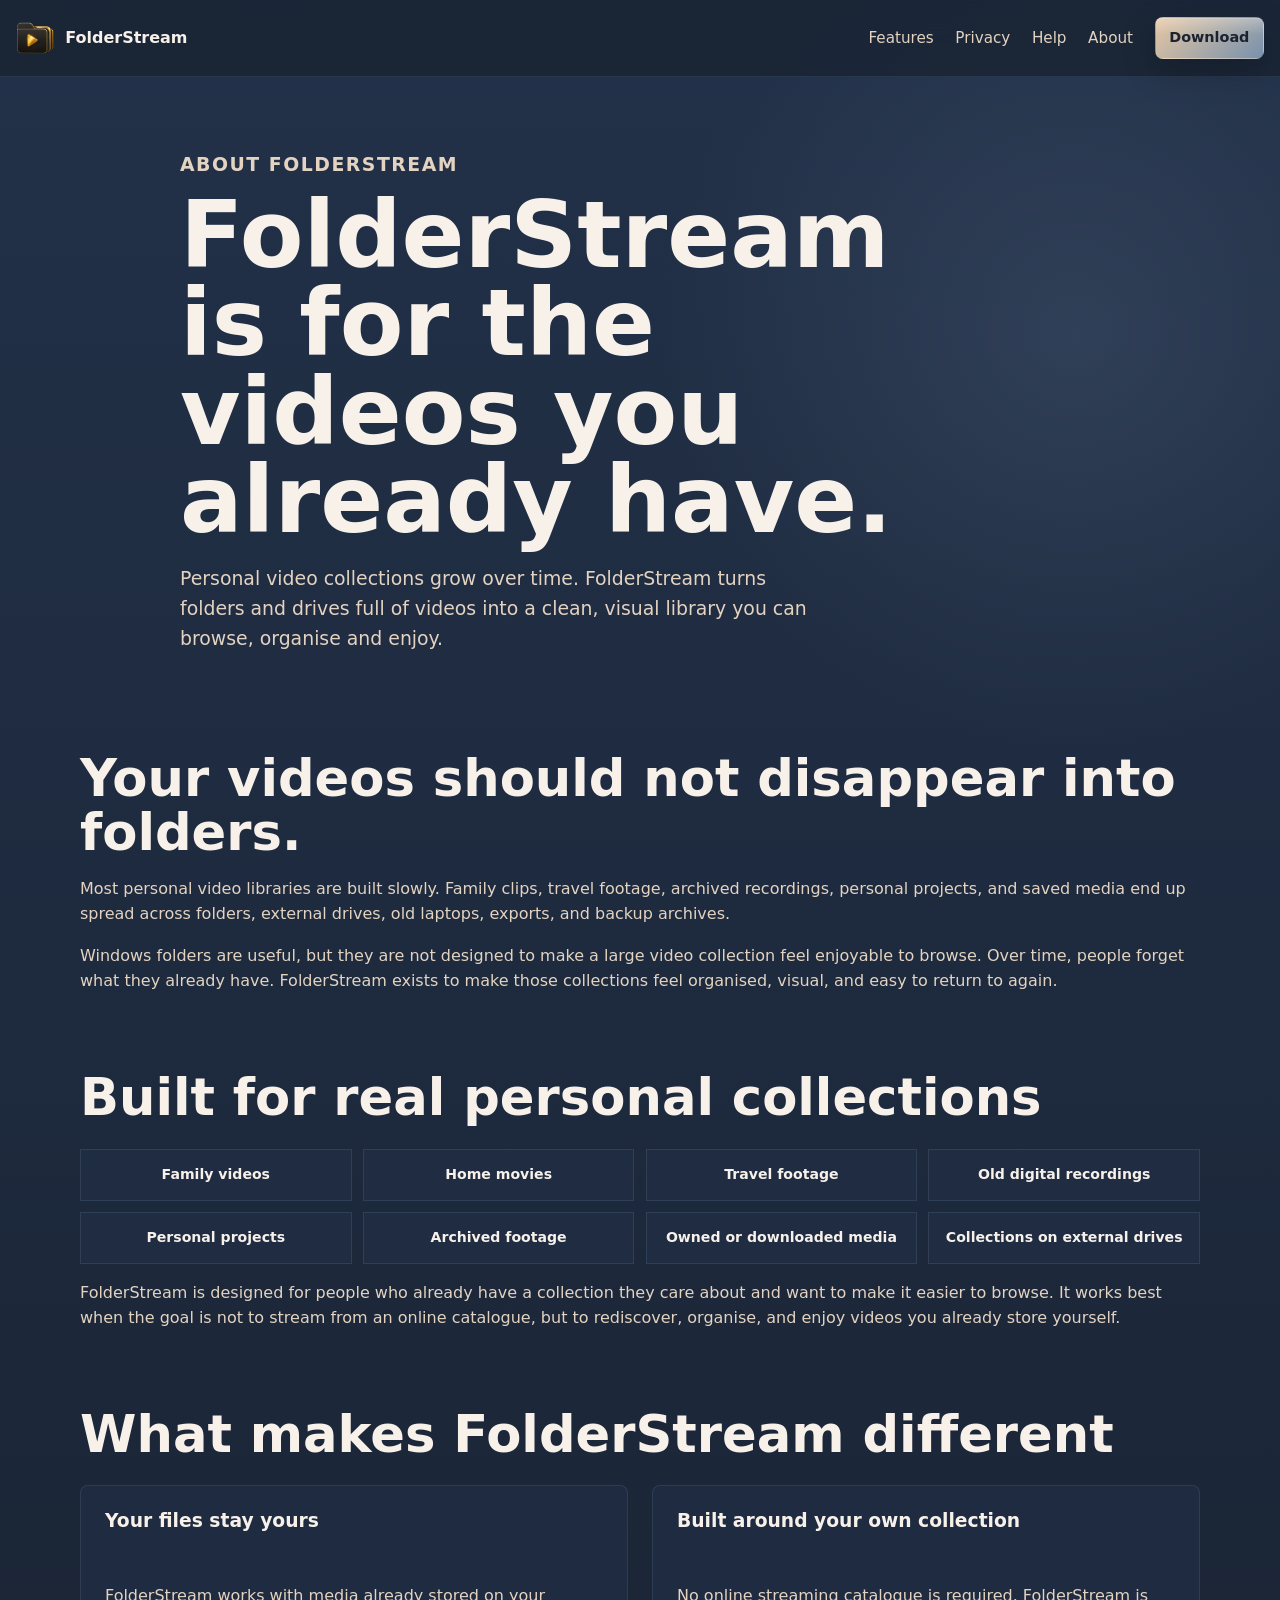
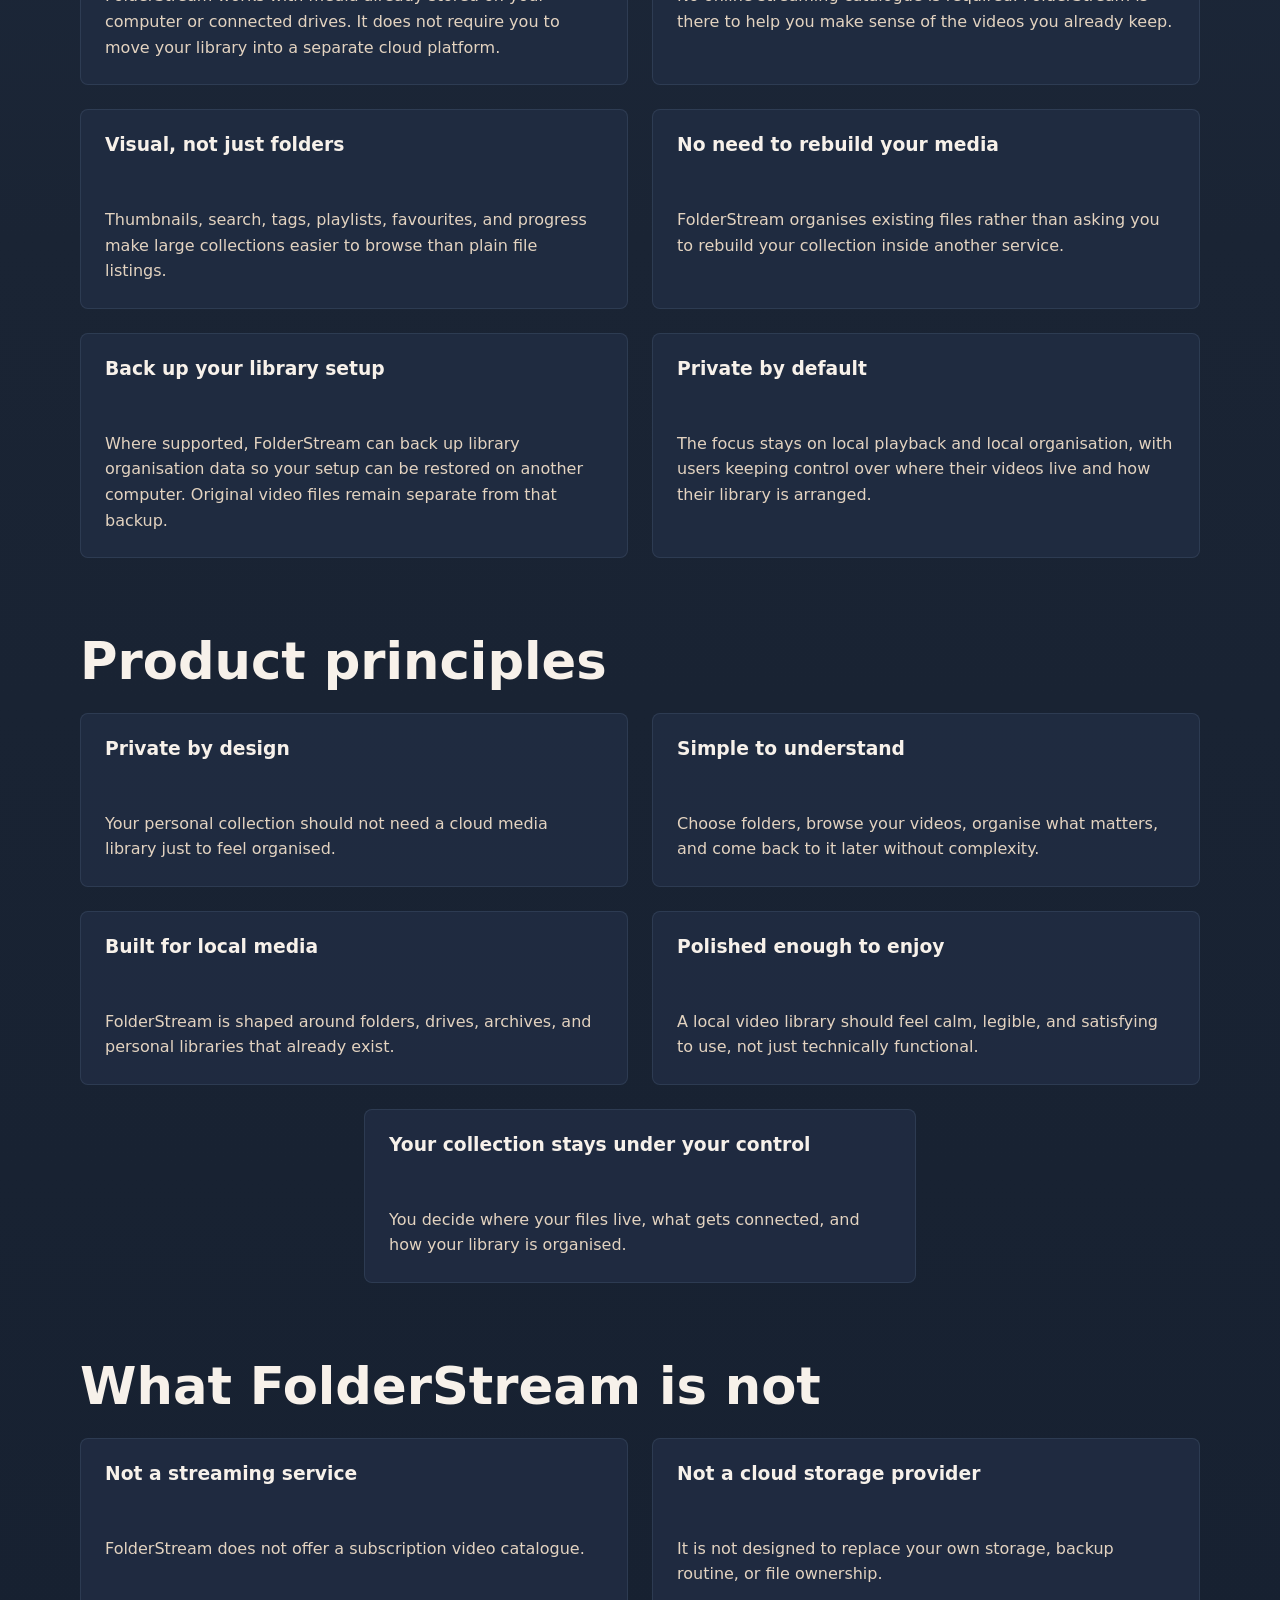
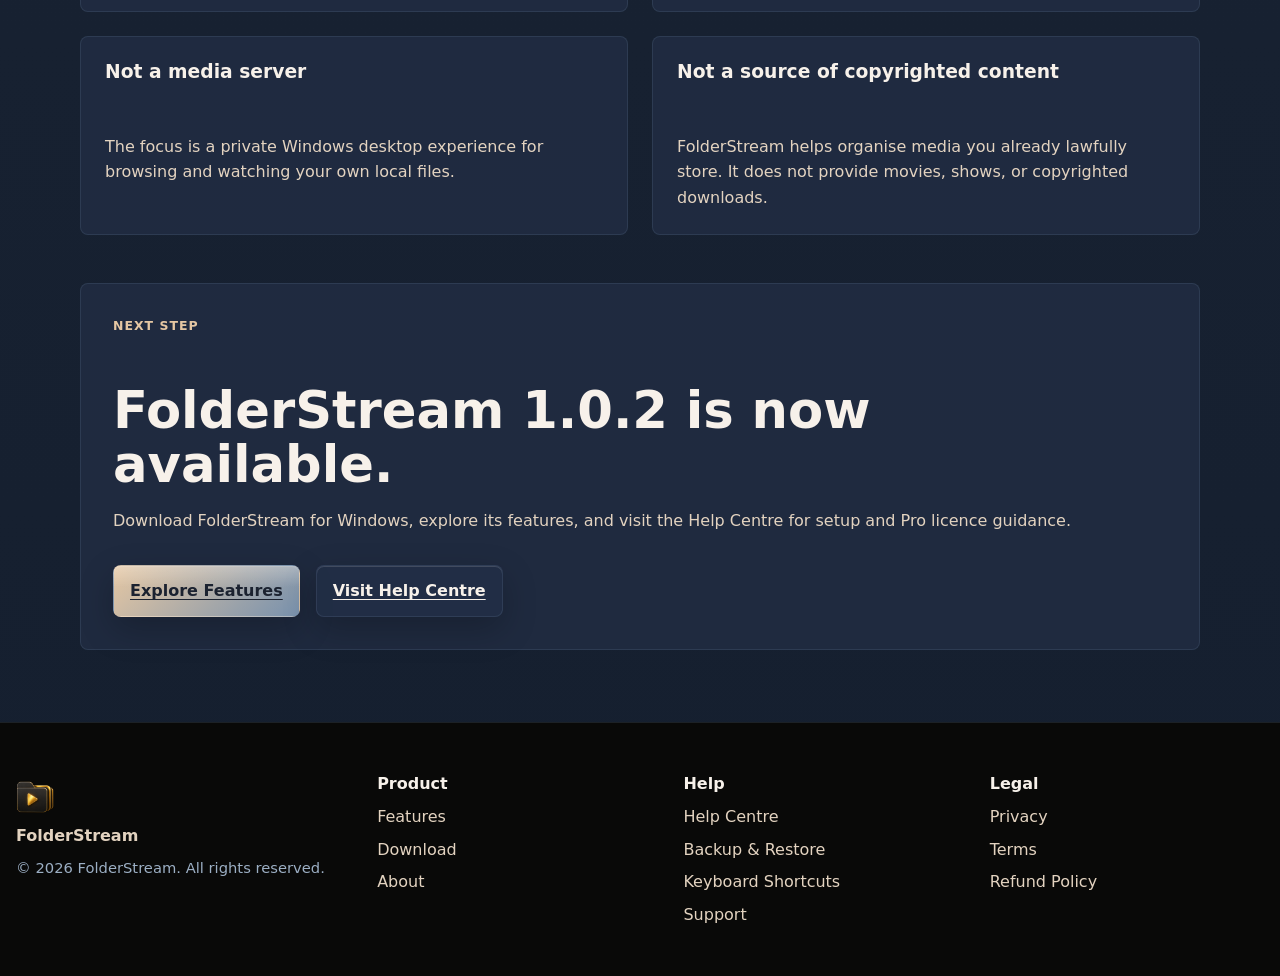
==== commit 9cb1066e: "Point downloads to FolderStream 1.0.2" ====
--- a/about.html
+++ b/about.html
@@ -4,20 +4,20 @@
     <meta charset="utf-8">
     <meta name="viewport" content="width=device-width, initial-scale=1">
     <meta name="description" content="Learn why FolderStream was created and how it helps you browse, organise and enjoy the personal videos already stored on your computer and connected drives.">
-    <link rel="canonical" href="https://www.localstream.co.nz/about.html">
+    <link rel="canonical" href="https://www.folderstream.co.nz/about.html">
     <meta property="og:title" content="About FolderStream">
     <meta property="og:description" content="Learn why FolderStream was created and how it helps you browse, organise and enjoy the personal videos already stored on your computer and connected drives.">
     <meta property="og:type" content="website">
-    <meta property="og:url" content="https://www.localstream.co.nz/about.html">
+    <meta property="og:url" content="https://www.folderstream.co.nz/about.html">
     <meta property="og:site_name" content="FolderStream">
-    <meta property="og:image" content="https://www.localstream.co.nz/assets/img/screenshots/localstream-dashboard-crop.png">
+    <meta property="og:image" content="https://www.folderstream.co.nz/assets/img/screenshots/localstream-dashboard-crop.png">
     <meta name="twitter:card" content="summary_large_image">
     <meta name="twitter:title" content="About FolderStream">
     <meta name="twitter:description" content="Learn why FolderStream was created and how it helps you browse, organise and enjoy the personal videos already stored on your computer and connected drives.">
-    <meta name="twitter:image" content="https://www.localstream.co.nz/assets/img/screenshots/localstream-dashboard-crop.png">
+    <meta name="twitter:image" content="https://www.folderstream.co.nz/assets/img/screenshots/localstream-dashboard-crop.png">
     <title>About FolderStream</title>
     <link rel="icon" href="assets/img/localstream-icon.png">
-    <link rel="stylesheet" href="assets/css/styles.css?v=20260830c">
+    <link rel="stylesheet" href="assets/css/styles.css?v=20260901b">
     <script defer src="https://cloud.umami.is/script.js" data-website-id="c9979d7a-4e05-4978-8a99-ae5c1a1e30e5"></script>
   </head>
   <body>
@@ -144,7 +144,7 @@
 
         <section class="about-cta card">
           <p class="eyebrow">Next step</p>
-          <h2>FolderStream 1.0.1 is now available.</h2>
+          <h2>FolderStream 1.0.2 is now available.</h2>
           <p>Download FolderStream for Windows, explore its features, and visit the Help Centre for setup and Pro licence guidance.</p>
           <div class="hero-actions">
             <a class="button primary" href="features.html">Explore Features</a>
--- a/assets/css/styles.css
+++ b/assets/css/styles.css
@@ -285,7 +285,7 @@
 
 .shot-glow {
   position: absolute;
-  inset: 10% -7% -6%;
+  inset: 10% 0 -6%;
   background:
     radial-gradient(circle at 20% 20%, rgba(213, 184, 147, 0.18), transparent 22rem),
     radial-gradient(circle at 80% 65%, rgba(97, 120, 145, 0.2), transparent 20rem);
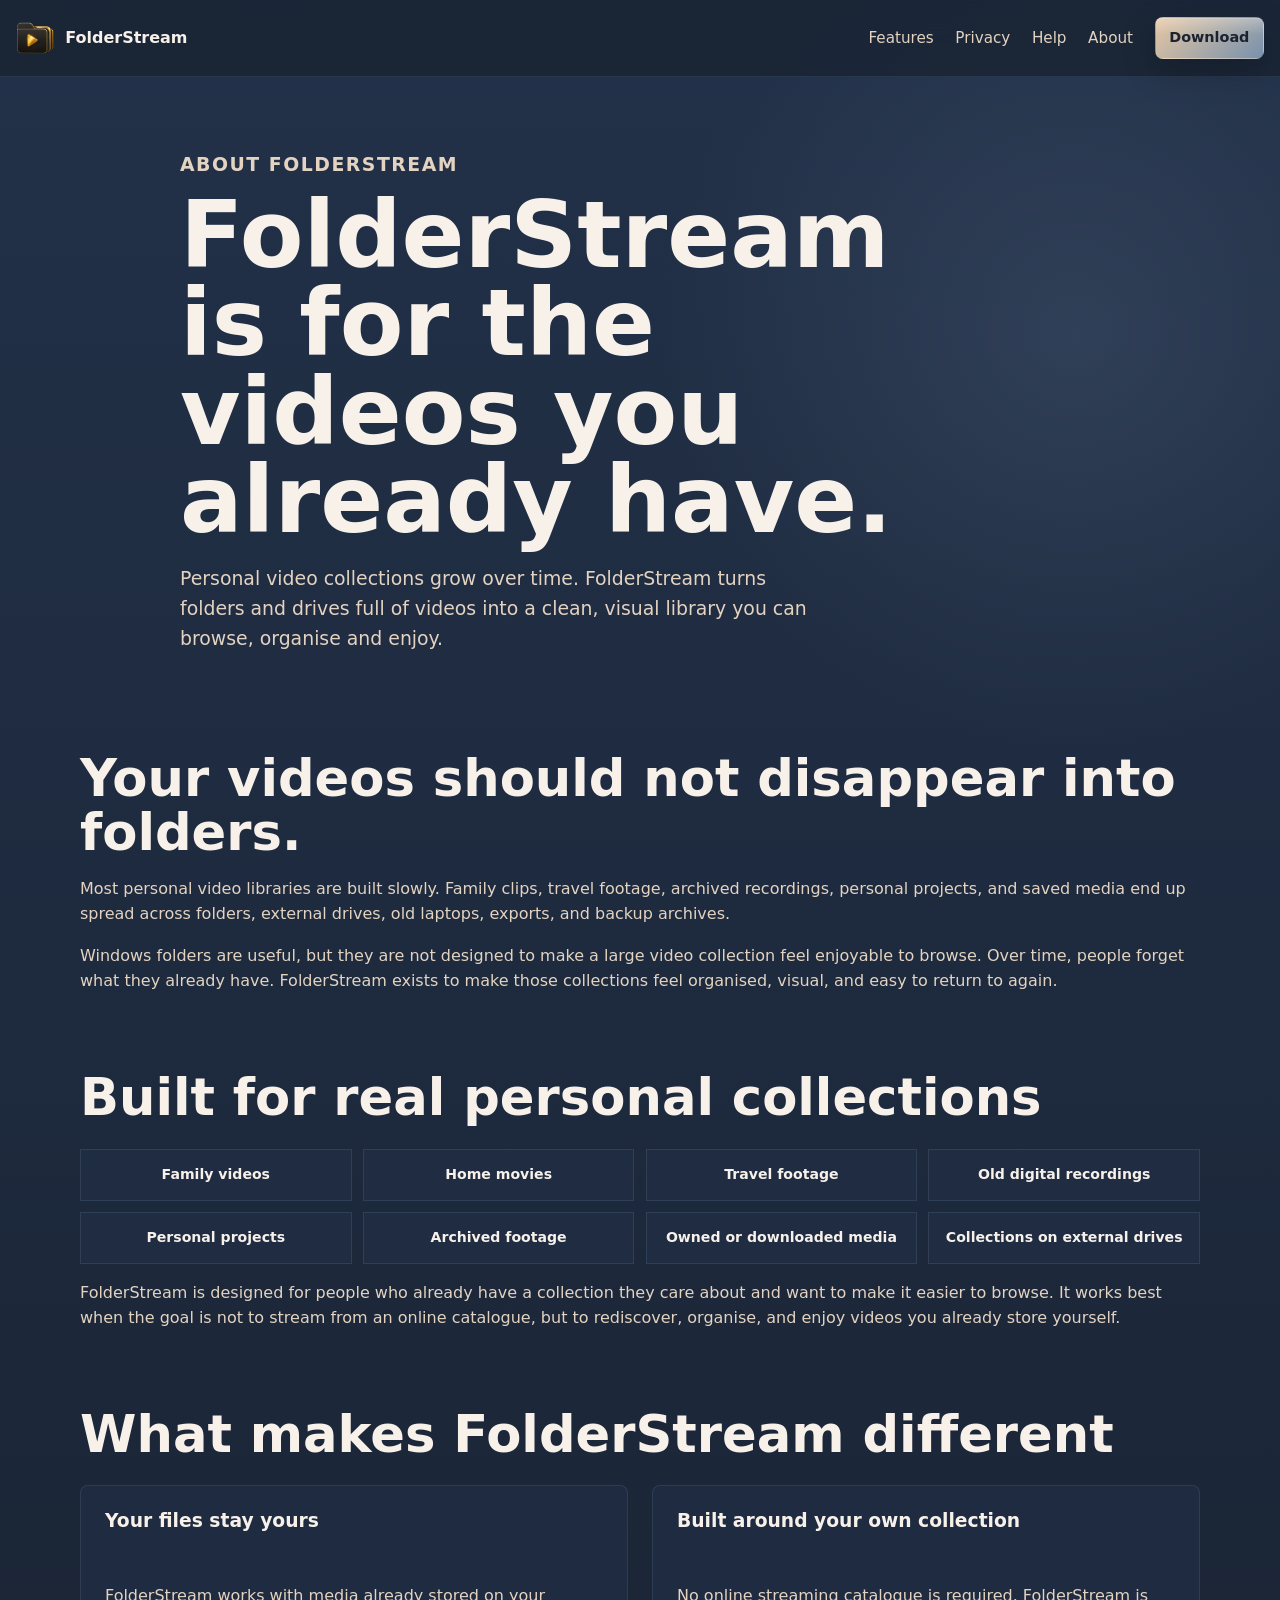
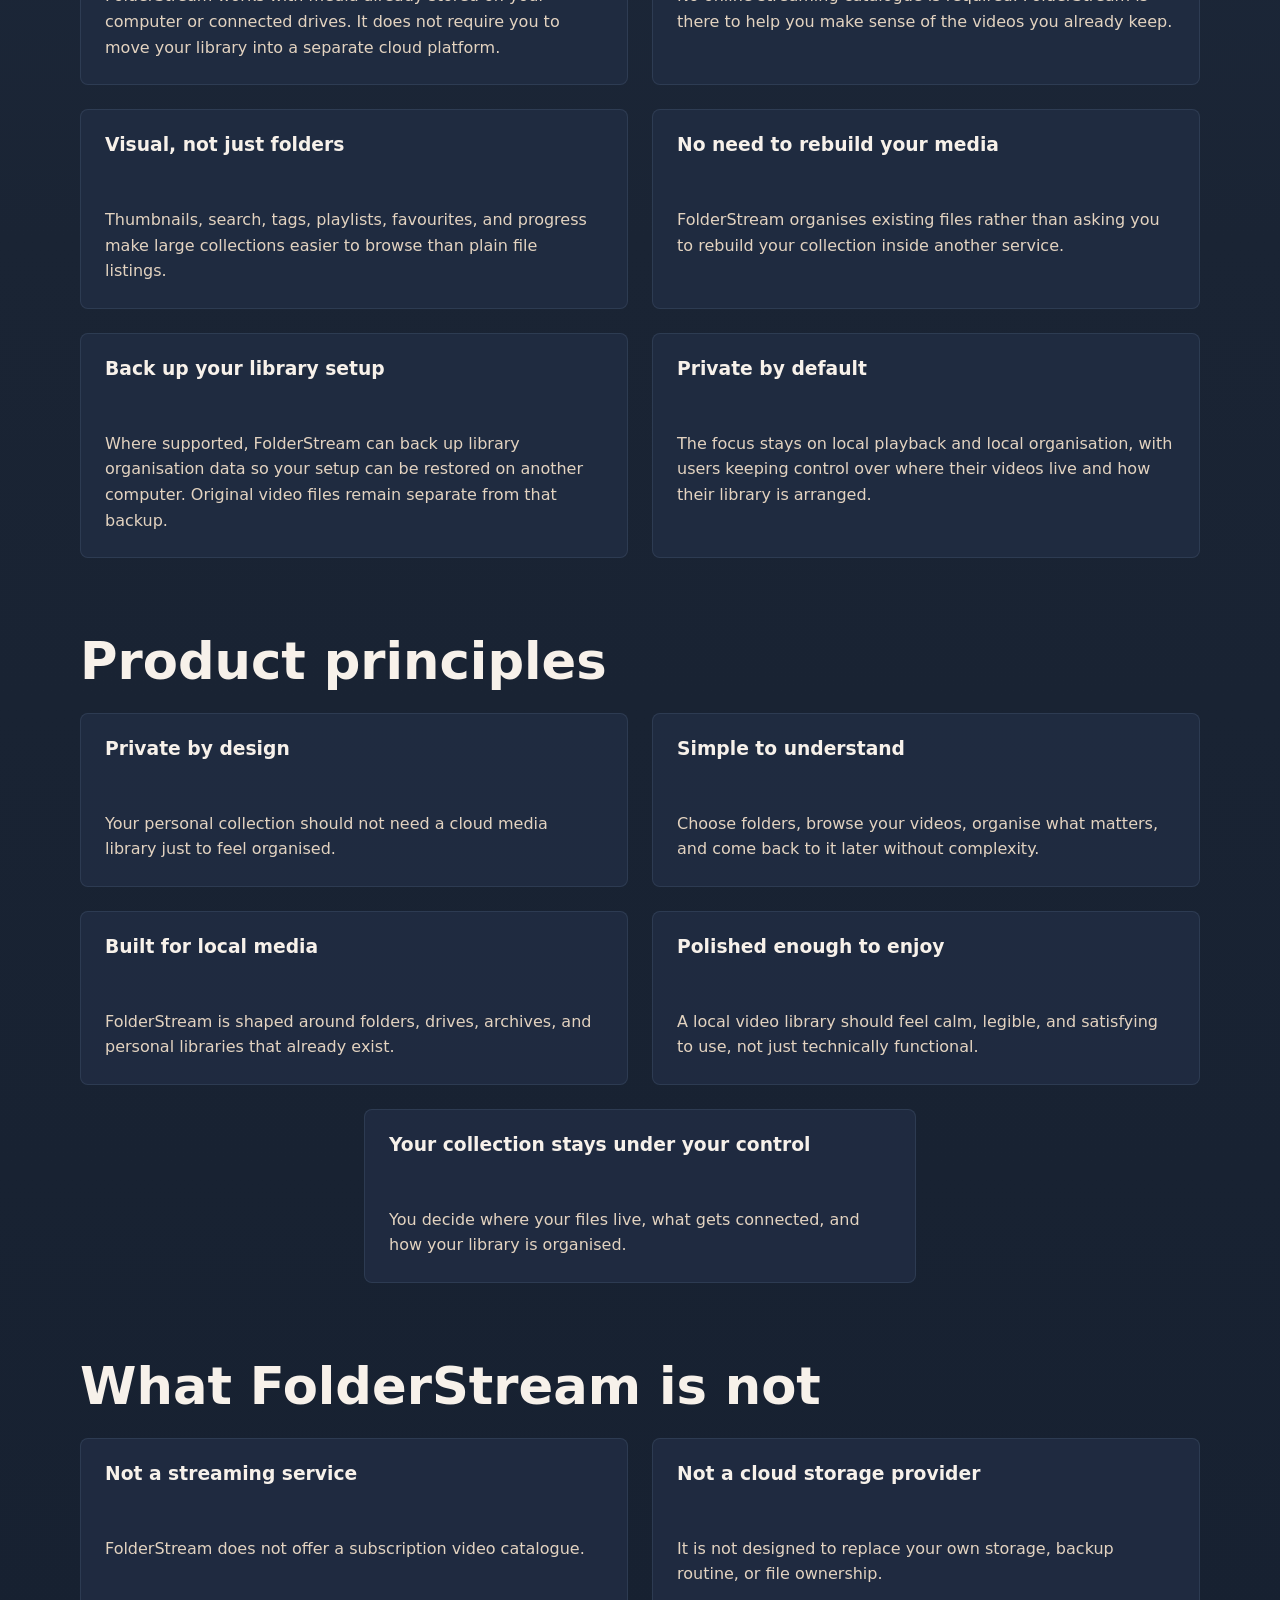
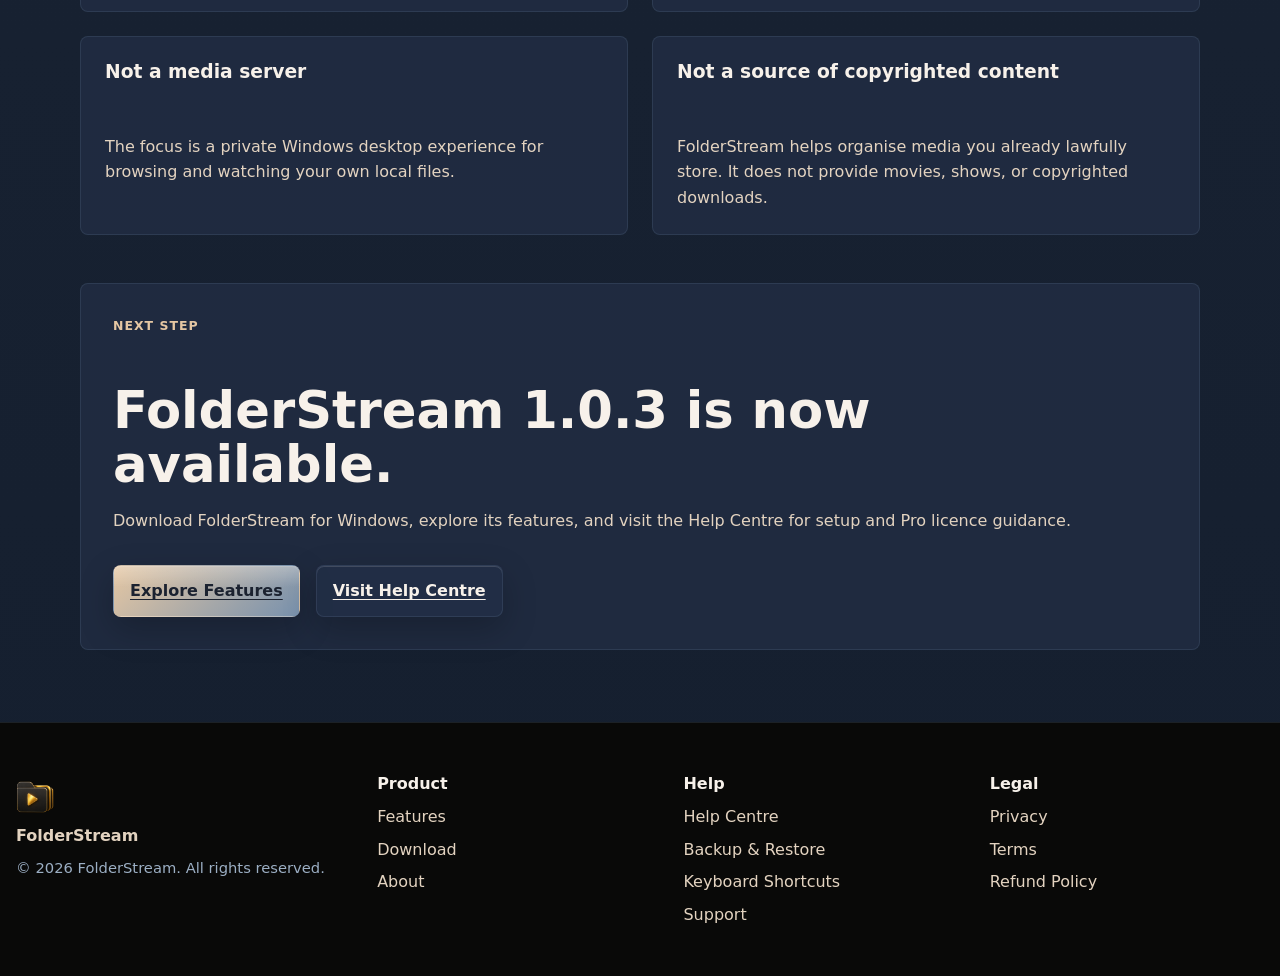
==== commit 7946966a: "Publish FolderStream 1.0.3 download" ====
--- a/about.html
+++ b/about.html
@@ -144,7 +144,7 @@
 
         <section class="about-cta card">
           <p class="eyebrow">Next step</p>
-          <h2>FolderStream 1.0.2 is now available.</h2>
+          <h2>FolderStream 1.0.3 is now available.</h2>
           <p>Download FolderStream for Windows, explore its features, and visit the Help Centre for setup and Pro licence guidance.</p>
           <div class="hero-actions">
             <a class="button primary" href="features.html">Explore Features</a>
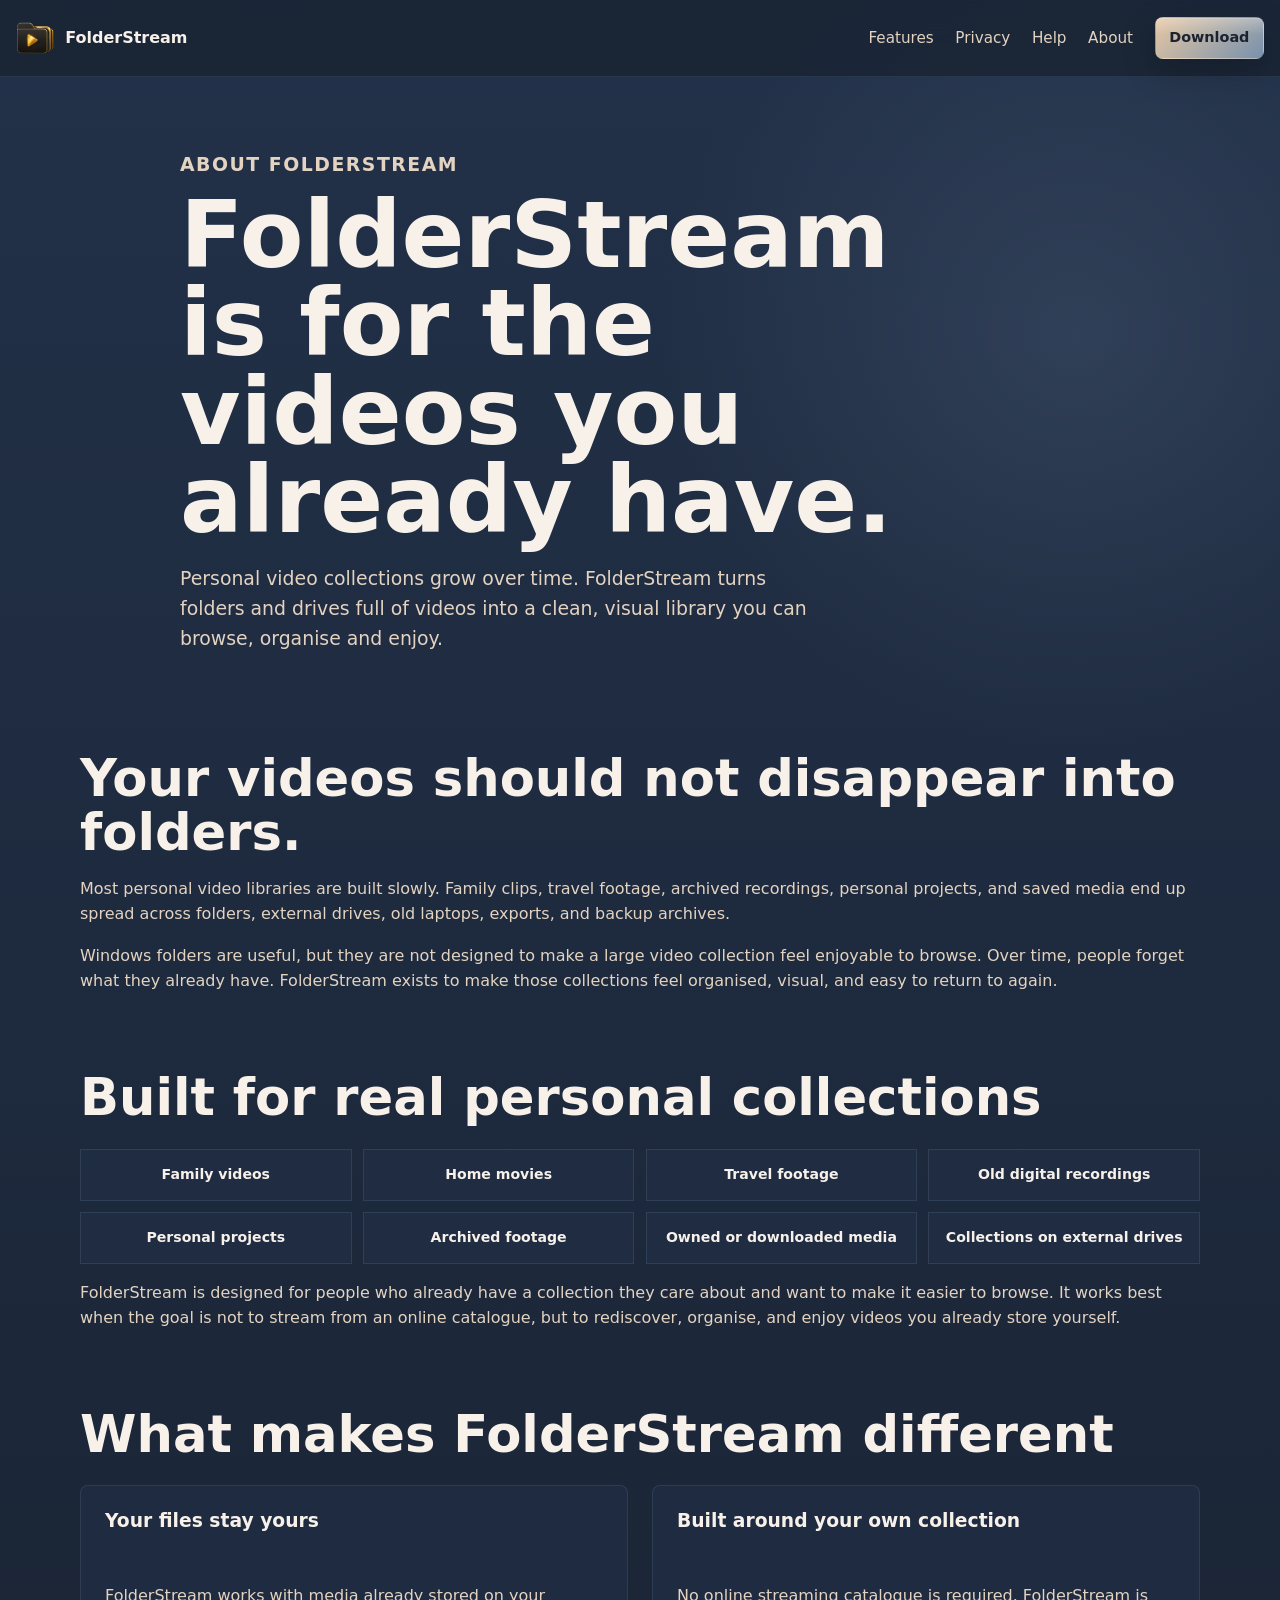
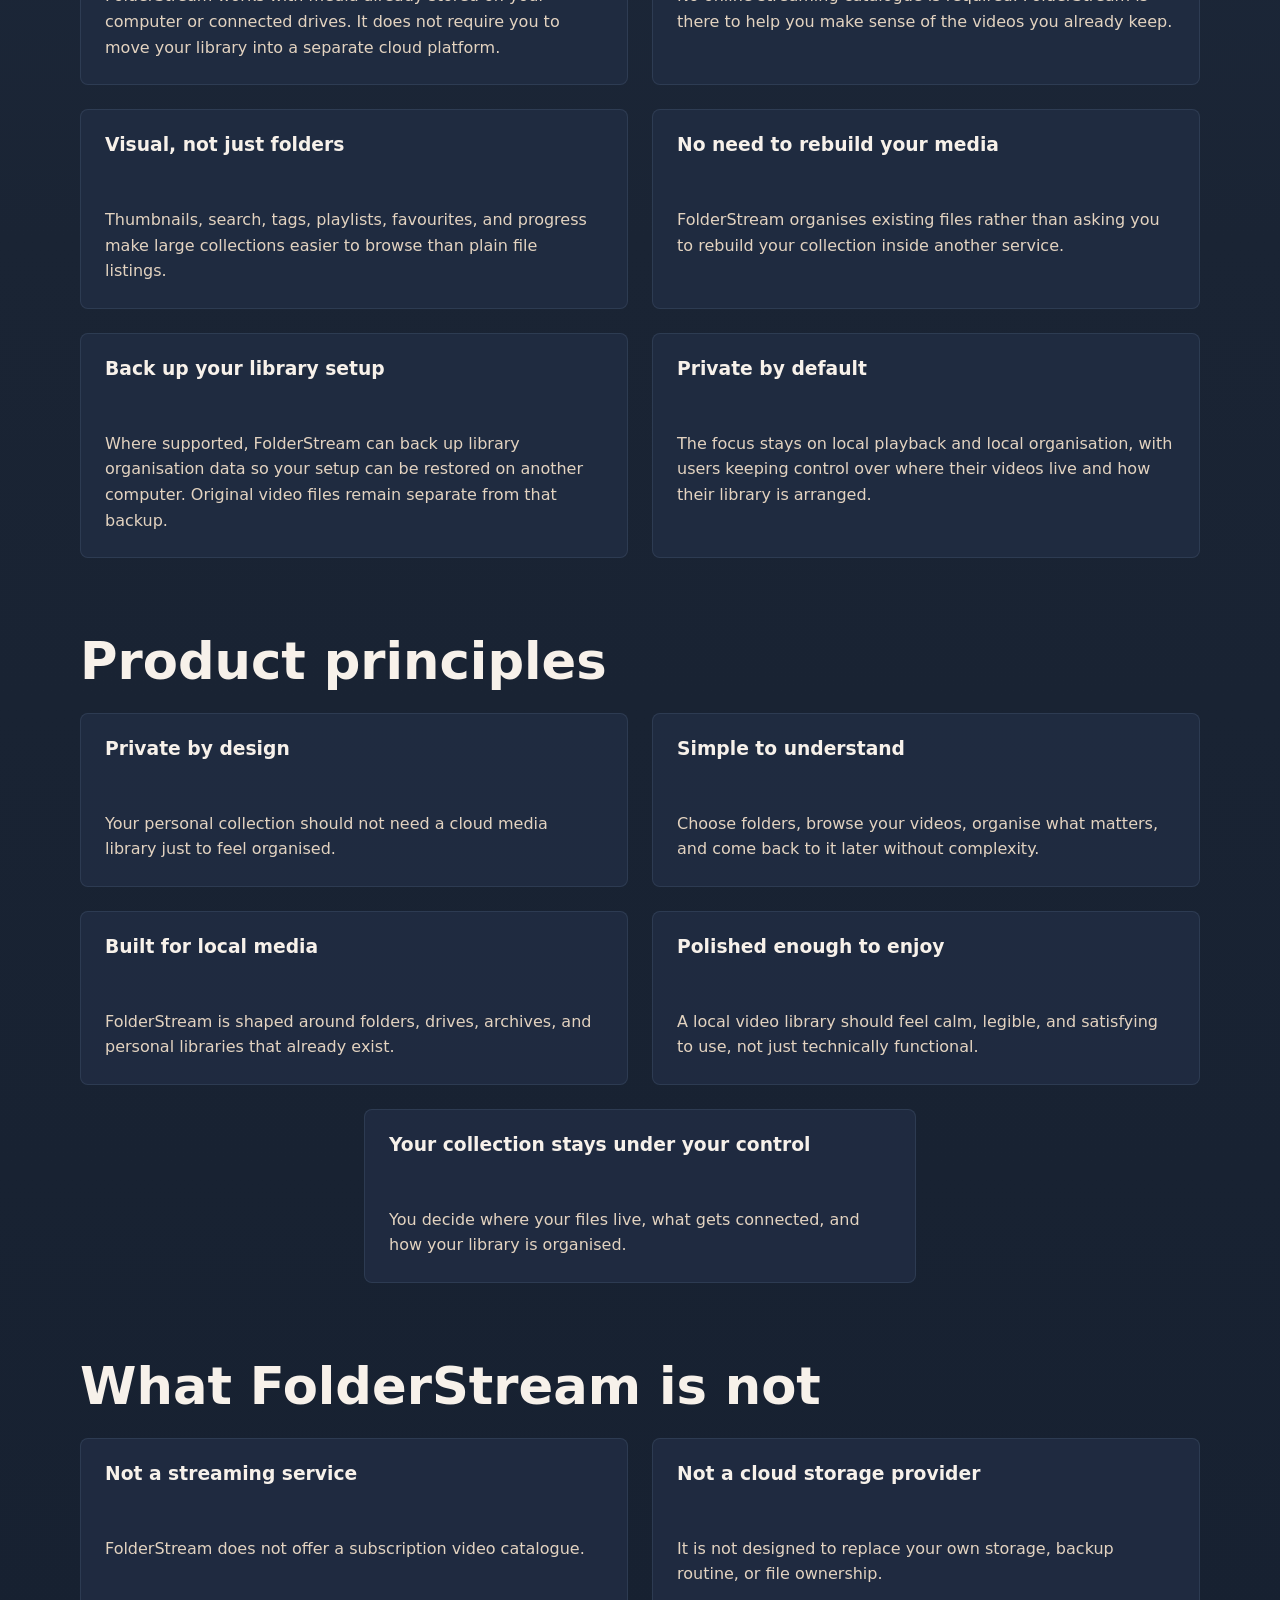
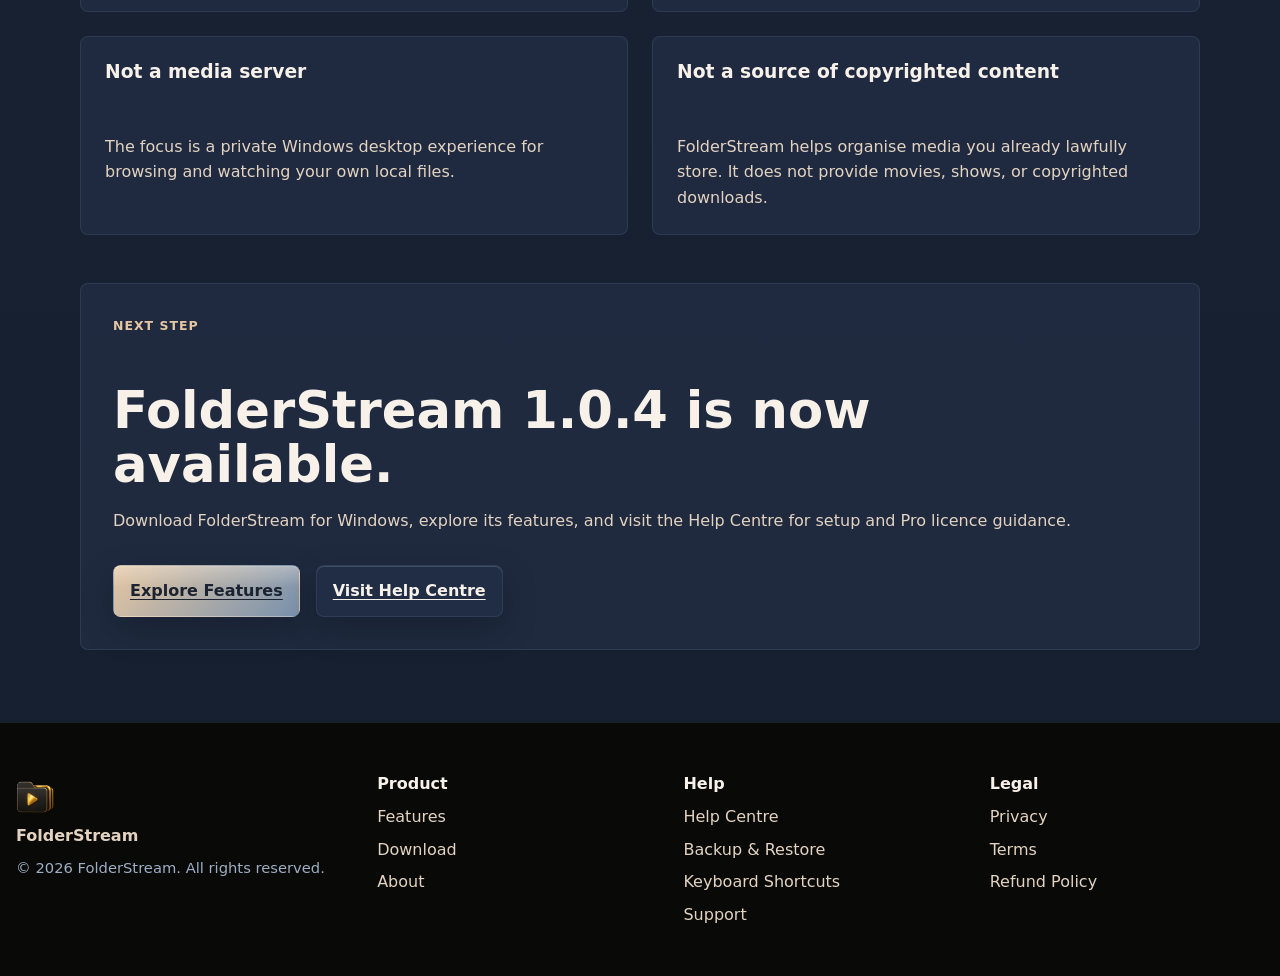
==== commit b0c5114c: "Publish FolderStream 1.0.4 download" ====
--- a/about.html
+++ b/about.html
@@ -144,7 +144,7 @@
 
         <section class="about-cta card">
           <p class="eyebrow">Next step</p>
-          <h2>FolderStream 1.0.3 is now available.</h2>
+          <h2>FolderStream 1.0.4 is now available.</h2>
           <p>Download FolderStream for Windows, explore its features, and visit the Help Centre for setup and Pro licence guidance.</p>
           <div class="hero-actions">
             <a class="button primary" href="features.html">Explore Features</a>
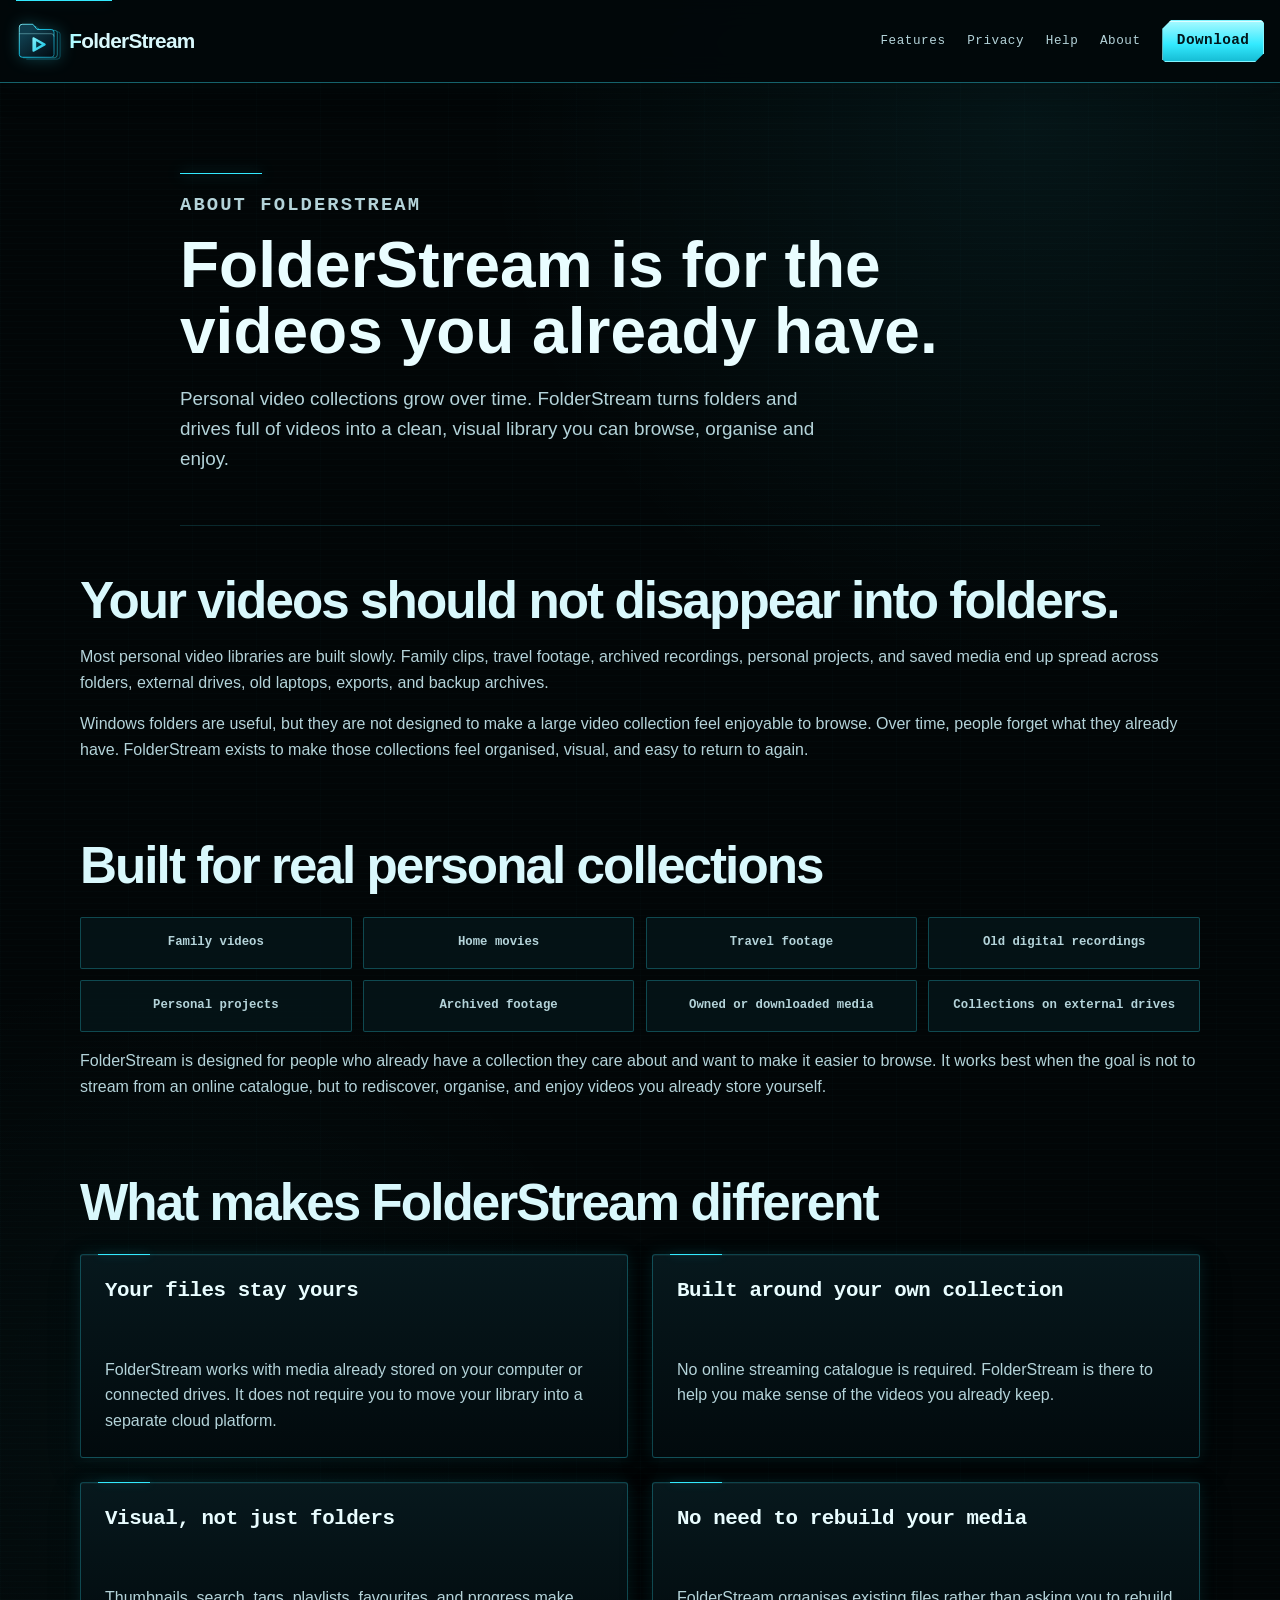
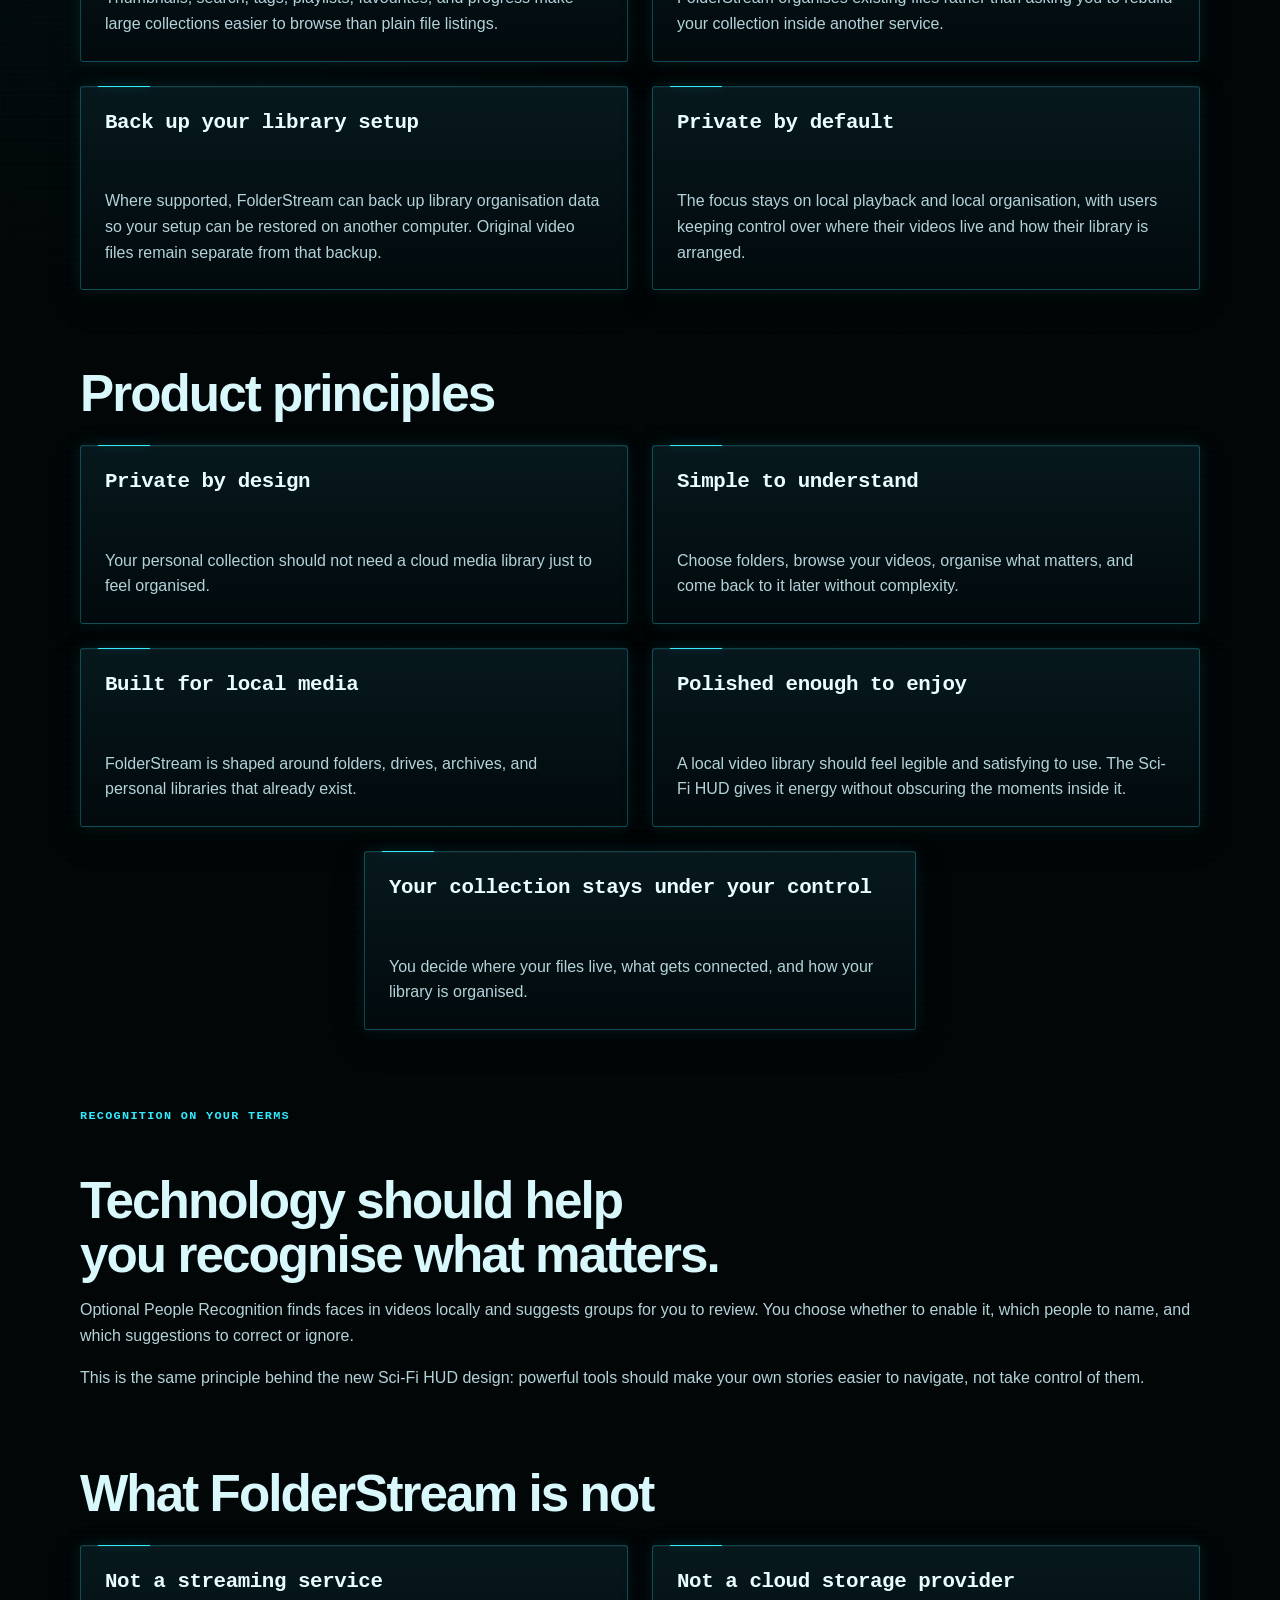
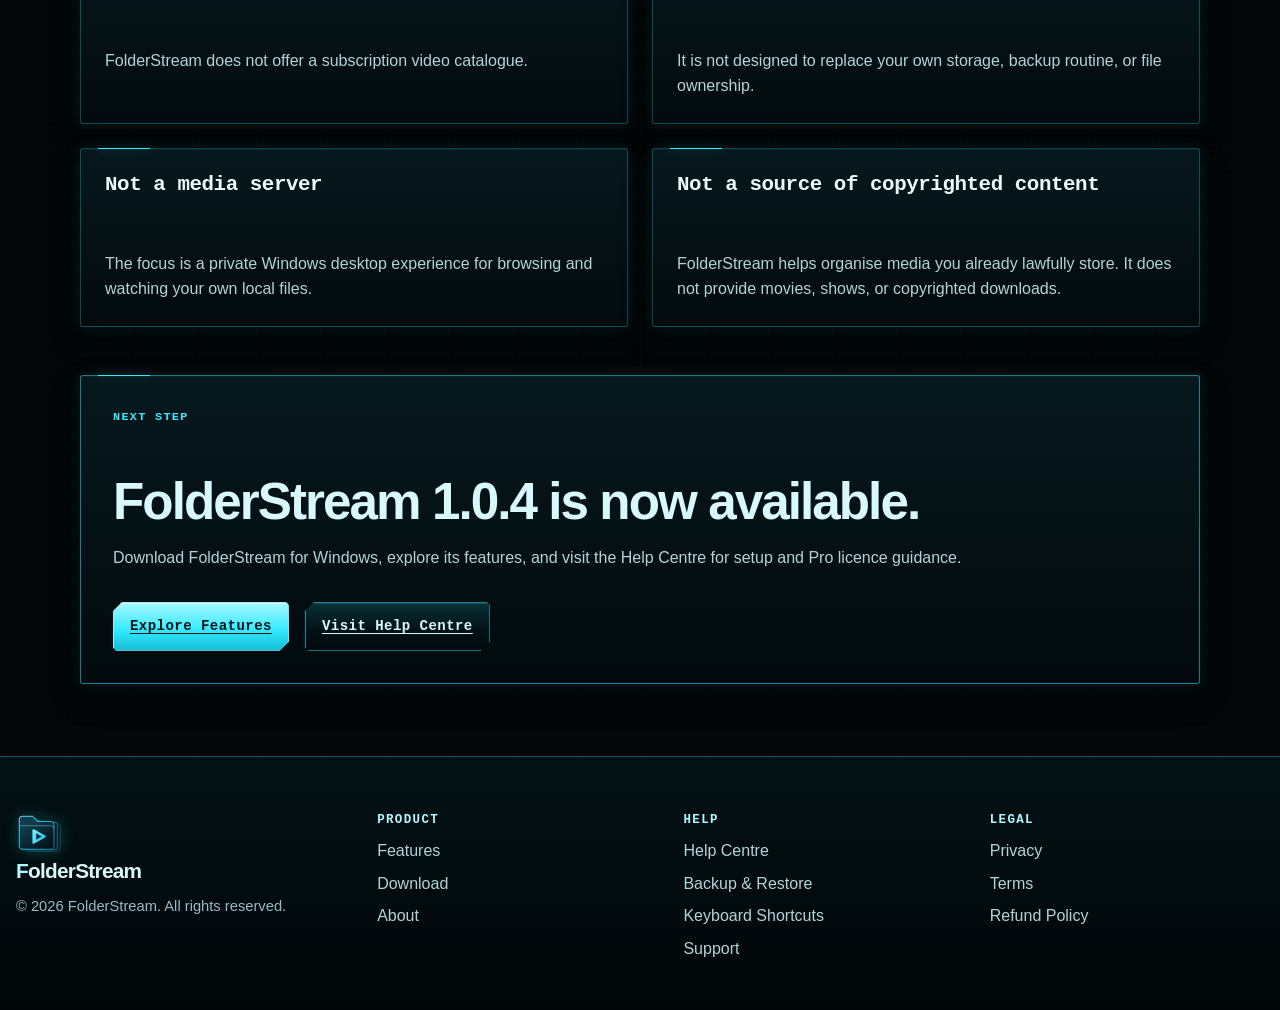
==== commit 4212a901: "Launch sci-fi HUD website redesign" ====
--- a/about.html
+++ b/about.html
@@ -10,21 +10,21 @@
     <meta property="og:type" content="website">
     <meta property="og:url" content="https://www.folderstream.co.nz/about.html">
     <meta property="og:site_name" content="FolderStream">
-    <meta property="og:image" content="https://www.folderstream.co.nz/assets/img/screenshots/localstream-dashboard-crop.png">
+    <meta property="og:image" content="https://www.folderstream.co.nz/assets/img/screenshots/folderstream-sci-fi-hud-dashboard.png">
     <meta name="twitter:card" content="summary_large_image">
     <meta name="twitter:title" content="About FolderStream">
     <meta name="twitter:description" content="Learn why FolderStream was created and how it helps you browse, organise and enjoy the personal videos already stored on your computer and connected drives.">
-    <meta name="twitter:image" content="https://www.folderstream.co.nz/assets/img/screenshots/localstream-dashboard-crop.png">
+    <meta name="twitter:image" content="https://www.folderstream.co.nz/assets/img/screenshots/folderstream-sci-fi-hud-dashboard.png">
     <title>About FolderStream</title>
-    <link rel="icon" href="assets/img/localstream-icon.png">
-    <link rel="stylesheet" href="assets/css/styles.css?v=20260901b">
+    <link rel="icon" href="assets/img/folderstream-hud-icon.svg">
+    <link rel="stylesheet" href="assets/css/styles.css?v=20260901b"><link rel="stylesheet" href="assets/css/hud-theme.css?v=20260915">
     <script defer src="https://cloud.umami.is/script.js" data-website-id="c9979d7a-4e05-4978-8a99-ae5c1a1e30e5"></script>
   </head>
   <body>
     <a class="skip-link" href="#main">Skip to content</a>
     <header class="site-header">
       <div class="nav-wrap">
-        <a class="brand" href="index.html"><img src="assets/img/localstream-icon.png" alt=""><span>FolderStream</span></a>
+        <a class="brand" href="index.html"><img src="assets/img/folderstream-hud-icon.svg" alt=""><span>FolderStream</span></a>
         <button class="nav-toggle" type="button" aria-expanded="false" aria-label="Open navigation">Menu</button>
         <nav class="site-nav" aria-label="Primary navigation">
           <a href="features.html">Features</a>
@@ -111,13 +111,20 @@
             </article>
             <article class="card">
               <h3>Polished enough to enjoy</h3>
-              <p>A local video library should feel calm, legible, and satisfying to use, not just technically functional.</p>
+              <p>A local video library should feel legible and satisfying to use. The Sci-Fi HUD gives it energy without obscuring the moments inside it.</p>
             </article>
             <article class="card">
               <h3>Your collection stays under your control</h3>
               <p>You decide where your files live, what gets connected, and how your library is organised.</p>
             </article>
           </div>
+        </section>
+
+        <section class="about-block">
+          <p class="eyebrow">Recognition on your terms</p>
+          <h2>Technology should help you recognise what matters.</h2>
+          <p>Optional People Recognition finds faces in videos locally and suggests groups for you to review. You choose whether to enable it, which people to name, and which suggestions to correct or ignore.</p>
+          <p>This is the same principle behind the new Sci-Fi HUD design: powerful tools should make your own stories easier to navigate, not take control of them.</p>
         </section>
 
         <section class="about-block">
@@ -155,7 +162,7 @@
     </main>
     <footer class="site-footer">
       <div class="footer-inner">
-        <div class="footer-brand"><a class="brand" href="index.html"><img src="assets/img/localstream-icon.png" alt=""><span>FolderStream</span></a><p class="footer-copy">&copy; 2026 FolderStream. All rights reserved.</p></div>
+        <div class="footer-brand"><a class="brand" href="index.html"><img src="assets/img/folderstream-hud-icon.svg" alt=""><span>FolderStream</span></a><p class="footer-copy">&copy; 2026 FolderStream. All rights reserved.</p></div>
         <div><strong>Product</strong><a href="features.html">Features</a><a href="download.html">Download</a><a href="about.html">About</a></div>
         <div><strong>Help</strong><a href="help.html">Help Centre</a><a href="backup-restore.html">Backup &amp; Restore</a><a href="keyboard-shortcuts.html">Keyboard Shortcuts</a><a href="support.html">Support</a></div>
         <div><strong>Legal</strong><a href="privacy.html">Privacy</a><a href="terms.html">Terms</a><a href="refund-policy.html">Refund Policy</a></div>
--- a/assets/css/hud-theme.css
+++ b/assets/css/hud-theme.css
@@ -0,0 +1,497 @@
+/* FolderStream's website interpretation of the app's Sci-Fi HUD theme.
+   The calm layout and real-life media remain; HUD details frame rather than obscure them. */
+:root {
+  color-scheme: dark;
+  --bg: #020607;
+  --bg-soft: #051015;
+  --surface: rgba(5, 16, 21, .96);
+  --surface-strong: #07191e;
+  --line: rgba(51, 234, 255, .25);
+  --line-strong: rgba(51, 234, 255, .5);
+  --text: #d9f8fc;
+  --muted: #b4d3d9;
+  --quiet: #94bdc6;
+  --accent: #33eaff;
+  --accent-strong: #b0faff;
+  --copper: #16819d;
+  --green: #8de4cf;
+  --blue: #33eaff;
+  --mint: #b0faff;
+  --font: Bahnschrift, "Segoe UI", Arial, sans-serif;
+  --font-hud: Consolas, "SFMono-Regular", "Liberation Mono", monospace;
+  --radius: 3px;
+  --radius-lg: 5px;
+  --radius-sm: 2px;
+  --radius-xl: 6px;
+  --shadow: 0 28px 68px rgba(0, 0, 0, .62), 0 0 28px rgba(51, 234, 255, .055);
+}
+
+body {
+  background:
+    radial-gradient(circle at 80% 3%, rgba(51, 234, 255, .065), transparent 34rem),
+    radial-gradient(circle at 13% 34%, rgba(51, 234, 255, .035), transparent 30rem),
+    repeating-linear-gradient(0deg, rgba(51, 234, 255, .012) 0 1px, transparent 1px 6px),
+    repeating-linear-gradient(90deg, rgba(51, 234, 255, .012) 0 1px, transparent 1px 64px),
+    #020607;
+  color: var(--text);
+  overflow-x: clip;
+}
+
+::selection { background: rgba(51, 234, 255, .36); color: #fff; }
+
+:where(a, button, input, textarea, summary):focus-visible {
+  outline: 2px solid #b0faff;
+  outline-offset: 3px;
+  box-shadow: 0 0 0 5px rgba(51, 234, 255, .12);
+}
+
+.skip-link { background: #33eaff; color: #020607; border-radius: 2px; }
+.site-header {
+  border-bottom-color: rgba(51, 234, 255, .4);
+  background: rgba(2, 8, 10, .92);
+  box-shadow: 0 8px 28px rgba(0, 0, 0, .22), 0 1px 18px rgba(51, 234, 255, .04);
+}
+.nav-wrap { position: relative; min-height: 82px; }
+.nav-wrap::before {
+  content: "";
+  position: absolute;
+  top: 0;
+  left: 0;
+  width: 96px;
+  border-top: 1px solid #33eaff;
+  box-shadow: 0 0 14px rgba(51, 234, 255, .42);
+}
+.brand { gap: .45rem; color: var(--text); font-size: 1.3rem; letter-spacing: -.035em; }
+.brand img { width: 46px; height: 42px; border-radius: 0; object-fit: contain; filter: drop-shadow(0 0 8px rgba(51, 234, 255, .23)); }
+.brand span { margin: 0; color: var(--text); }
+.brand span::first-letter { color: #b0faff; }
+.site-nav { color: var(--muted); font-family: var(--font-hud); font-size: .79rem; letter-spacing: .045em; }
+.site-nav a:not(.button):hover, .site-nav a:not(.button):focus-visible { color: #b0faff; text-shadow: 0 0 12px rgba(51, 234, 255, .28); }
+.site-nav a[aria-current="page"]:not(.button) { color: #33eaff; }
+.nav-toggle { border-color: var(--line-strong); background: #051015; color: var(--text); font-family: var(--font-hud); }
+
+.button, .nav-toggle, .media-modal-close {
+  font-family: var(--font-hud);
+  font-size: .88rem;
+  letter-spacing: .03em;
+  border-radius: 2px;
+  clip-path: polygon(9px 0, calc(100% - 3px) 0, 100% 3px, 100% calc(100% - 9px), calc(100% - 9px) 100%, 3px 100%, 0 calc(100% - 3px), 0 9px);
+}
+.button {
+  border-color: rgba(51, 234, 255, .55);
+  box-shadow: inset 0 1px rgba(176, 250, 255, .12), 0 0 16px rgba(51, 234, 255, .085);
+  transition: transform 180ms ease, border-color 180ms ease, background 180ms ease, box-shadow 180ms ease;
+}
+.button.primary {
+  color: #02151a;
+  border-color: #81f4ff;
+  background: linear-gradient(180deg, #a7f9ff, #33eaff 58%, #16bdd5);
+  box-shadow: inset 0 1px rgba(255, 255, 255, .65), 0 0 20px rgba(51, 234, 255, .17);
+}
+.button.secondary {
+  color: #d9f8fc;
+  background: linear-gradient(180deg, rgba(39, 218, 238, .17), rgba(3, 18, 22, .98) 60%, #01090b);
+}
+.button:hover, .button:focus-visible { transform: translateY(-2px); border-color: #b0faff; box-shadow: inset 0 1px rgba(176, 250, 255, .24), 0 0 26px rgba(51, 234, 255, .23); }
+.button:focus-visible, .nav-toggle:focus-visible { outline: 2px solid #b0faff; outline-offset: -4px; }
+.button.primary:hover, .button.primary:focus-visible { background: linear-gradient(180deg, #dcfdff, #67f3ff 56%, #33eaff); }
+.button[aria-disabled="true"] { opacity: .7; }
+
+main h1, main h2 { font-family: var(--font); font-weight: 650; letter-spacing: -.038em; text-wrap: balance; }
+main h1 { color: #e9fdff; }
+main h2 { color: #d9f8fc; }
+main h3 { color: #e9fdff; font-family: var(--font-hud); font-size: clamp(1.02rem, 1.7vw, 1.3rem); letter-spacing: -.02em; }
+.hero h1 { font-size: clamp(3.25rem, 5.2vw, 5.4rem); line-height: 1.02; }
+.page-hero h1 { font-size: clamp(3rem, 5vw, 5rem); line-height: 1.04; }
+.hero { min-height: auto; align-items: center; padding-block: clamp(2.6rem, 4.7vw, 4.5rem); }
+.hero-home {
+  grid-template-columns: 1fr;
+  gap: clamp(2.2rem, 4vw, 3.6rem);
+  padding-top: clamp(3.4rem, 7vw, 6.4rem);
+  text-align: center;
+}
+.hero-home-copy { max-width: 900px; margin-inline: auto; }
+.hero-home > *, .home-feature-layout > *, .home-feature-stack > *, .people-preview > * { min-width: 0; }
+.hero-home h1 { max-width: none; font-size: clamp(3.4rem, 7.1vw, 6.8rem); line-height: .94; }
+.hero-home h1 span { display: block; color: #55e8f4; text-shadow: 0 0 28px rgba(51, 234, 255, .17); }
+.hero-home .hero-copy { max-width: 780px; margin: 1.35rem auto 0; }
+.hero-home .hero-actions { justify-content: center; margin-top: 1.8rem; }
+.hero-home .privacy-note { margin-bottom: 0; font-family: var(--font-hud); font-size: .82rem; }
+.hero-library-shot { width: 100%; max-width: 1220px; margin-inline: auto; text-align: left; }
+.hero-library-shot .shot-window { border-color: rgba(51, 234, 255, .52); }
+.hero-library-shot .shot-titlebar { justify-content: flex-start; }
+.hero-library-shot .shot-titlebar strong { min-width: 0; overflow: hidden; white-space: nowrap; text-overflow: ellipsis; }
+.hero-library-shot .shot-titlebar em { margin-left: auto; color: #55e8f4; font: 700 .64rem var(--font-hud); font-style: normal; letter-spacing: .07em; text-transform: uppercase; }
+.hero-library-shot .actual-screenshot { aspect-ratio: auto; object-fit: contain; }
+.hero .eyebrow { border-radius: 2px; border-color: var(--line-strong); background: rgba(51, 234, 255, .07); }
+.eyebrow, .pricing-label, .shot-titlebar strong, .badge, .footer-inner strong {
+  font-family: var(--font-hud);
+  letter-spacing: .11em;
+  text-transform: uppercase;
+}
+.eyebrow { color: #33eaff; font-size: .74rem; }
+.hero-copy, .page-hero p, p { color: var(--muted); }
+.privacy-note, .pricing-note, .supporting-line { color: var(--quiet); }
+.page-hero { position: relative; padding-top: clamp(4rem, 7vw, 6.3rem); border-bottom: 1px solid rgba(51, 234, 255, .14); }
+.page-hero::before, .section-heading::before {
+  content: "";
+  display: block;
+  width: 82px;
+  height: 1px;
+  margin-bottom: 1rem;
+  background: #33eaff;
+  box-shadow: 0 0 14px rgba(51, 234, 255, .6);
+}
+.section-heading { max-width: 810px; }
+.content h2 { margin-top: var(--space-6); }
+.content a { color: #b0faff; }
+.content a:hover { color: #e9fdff; }
+.hero-brandmark { max-width: 6rem; }
+.hero-brandmark img { filter: drop-shadow(0 0 16px rgba(51, 234, 255, .25)); }
+
+/* Homepage interface illustration; deliberately labelled as a concept, not a captured app state. */
+.hud-demo { padding: clamp(.8rem, 1.6vw, 1.25rem); background: linear-gradient(180deg, #06171b, #02090b); }
+.hud-demo-head, .hud-demo-tools, .hud-demo-section, .hud-demo-side-head { display: flex; align-items: center; justify-content: space-between; gap: .65rem; }
+.hud-demo-head { padding-bottom: .75rem; border-bottom: 1px solid var(--line); color: #94bdc6; font: .62rem var(--font-hud); letter-spacing: .1em; }
+.hud-demo-brand { display: flex; align-items: center; gap: .35rem; }
+.hud-demo-brand img { width: 30px; height: 27px; object-fit: contain; }
+.hud-demo-brand strong { color: #d9f8fc; font: 700 1.04rem var(--font); letter-spacing: -.04em; }
+.hud-demo-brand strong span { color: #33eaff; }
+.hud-demo-tools { justify-content: flex-start; padding-block: .8rem; font: .63rem var(--font-hud); }
+.hud-demo-search, .hud-demo-chip { min-height: 28px; display: flex; align-items: center; padding: .35rem .55rem; border: 1px solid rgba(51, 234, 255, .28); color: #a3c4cb; background: rgba(2, 12, 15, .82); }
+.hud-demo-search { flex: 1; }
+.hud-demo-chip { color: #d9f8fc; }
+.hud-demo-body { display: grid; grid-template-columns: minmax(0, 1fr) minmax(128px, .36fr); gap: .75rem; }
+.hud-demo-section { padding-bottom: .65rem; border-bottom: 1px solid var(--line); font: .65rem var(--font-hud); }
+.hud-demo-section strong { color: #e9fdff; font-size: .86rem; }
+.hud-demo-section span { color: #33eaff; font-size: .57rem; letter-spacing: .08em; }
+.hud-demo-grid { display: grid; grid-template-columns: repeat(3, minmax(0, 1fr)); gap: .48rem; padding-top: .7rem; }
+.hud-demo-video { overflow: hidden; border: 1px solid rgba(51, 234, 255, .26); background: #020b0d; box-shadow: 0 0 12px rgba(51, 234, 255, .11); }
+.hud-demo-video img { width: 100%; aspect-ratio: 16 / 10; object-fit: cover; }
+.hud-demo-video span { display: block; min-height: 26px; overflow: hidden; padding: .3rem .4rem; color: #d9f8fc; font: .62rem var(--font-hud); white-space: nowrap; text-overflow: ellipsis; }
+.hud-demo-side { padding: .65rem; border: 1px solid rgba(51, 234, 255, .31); background: linear-gradient(180deg, rgba(9, 35, 42, .8), rgba(2, 10, 13, .98)); box-shadow: 0 0 15px rgba(51, 234, 255, .1); }
+.hud-demo-side-head { color: #b0faff; font: .64rem var(--font-hud); }
+.hud-demo-side-head span { color: #80a6b1; font-size: .54rem; }
+.hud-demo-radar { display: grid; place-items: center; width: 86px; height: 86px; margin: .65rem auto; border: 1px solid rgba(51, 234, 255, .32); border-radius: 50%; background: repeating-radial-gradient(circle, transparent 0 12px, rgba(51, 234, 255, .15) 13px 14px); }
+.hud-demo-radar i { width: 13px; height: 13px; border-radius: 50%; background: #33eaff; box-shadow: 0 0 16px rgba(51, 234, 255, .65); }
+.hud-demo-side p { margin: .35rem 0; color: #a4c9d0; font-size: .69rem; line-height: 1.3; }
+.hud-demo-side-divider { height: 1px; margin-block: .75rem; background: var(--line); }
+.hud-demo-side strong, .hud-demo-side small { display: block; }
+.hud-demo-side strong { color: #e9fdff; font: .66rem var(--font-hud); }
+.hud-demo-side small { margin-top: .35rem; color: #94bdc6; font-size: .64rem; line-height: 1.3; }
+
+.shot-glow { background: radial-gradient(circle at 50% 46%, rgba(51, 234, 255, .17), transparent 65%); filter: blur(34px); }
+.shot-window, .app-shell, .statement-side, .organization-showcase, .rediscovery-showcase, .theme-cycle, .media-modal-window, .download-confirm-dialog {
+  border-color: rgba(51, 234, 255, .42);
+  border-radius: 4px;
+  background: linear-gradient(180deg, #07191e, #020a0d);
+  box-shadow: var(--shadow), 0 0 18px rgba(51, 234, 255, .13), inset 0 0 0 1px rgba(176, 250, 255, .025);
+}
+.shot-window::before {
+  background: repeating-linear-gradient(180deg, rgba(51, 234, 255, .016) 0 1px, transparent 1px 7px);
+  opacity: .42;
+}
+.shot-titlebar {
+  border-bottom-color: rgba(51, 234, 255, .32);
+  background: linear-gradient(180deg, rgba(51, 234, 255, .09), rgba(2, 8, 10, .92));
+  color: #b0faff;
+  font-family: var(--font-hud);
+}
+.shot-titlebar span { width: 7px; height: 7px; background: #33eaff !important; box-shadow: 0 0 8px rgba(51, 234, 255, .48); }
+.shot-titlebar strong { font-size: .7rem; }
+.screenshot-window, .media-window { background: #020607; }
+.feature-shot .shot-window { transform: none; }
+.feature-shot .actual-screenshot { aspect-ratio: auto; object-fit: contain; }
+.shot-app, .shot-dashboard { background: linear-gradient(180deg, #06171b, #02090b); }
+.shot-actions span, .shot-tools span, .metadata-strip span, .status-dot,
+.shot-topline div, .shot-stat-grid div, .shot-summaries span, .shot-rail article,
+.preview-points li, .trust-points li, .path-visual span, .filename-visual span,
+.search-visual span, .search-visual strong, .device-visual i {
+  border-color: var(--line);
+  border-radius: 3px;
+  background: rgba(5, 20, 24, .9);
+  color: var(--muted);
+}
+.shot-panel-head h2, .shot-tools h2, .shot-topline strong, .shot-stat-grid strong, .shot-summaries strong, .shot-rail strong { color: #e9fdff; }
+.status-dot::before { background: #33eaff; box-shadow: 0 0 10px #33eaff; }
+.shot-rail article { background: linear-gradient(180deg, transparent 25%, rgba(1, 8, 10, .91)), linear-gradient(135deg, #0e404b, #031116) !important; }
+.organization-showcase, .rediscovery-showcase { background: linear-gradient(180deg, rgba(51, 234, 255, .045), rgba(2, 7, 9, .9)); }
+.hover-demo-shot .shot-window { box-shadow: var(--shadow), 0 0 36px rgba(51, 234, 255, .1); }
+.media-modal-backdrop, .download-confirm-backdrop { background: rgba(0, 5, 7, .84); }
+.media-modal-close { border-color: var(--line-strong); background: #051015; color: var(--text); }
+.media-modal-close:hover { background: #0a242a; }
+.media-modal-window video { border-radius: 3px; }
+
+.step, .card, .theme-card, .compare-col, .faq-list details, .support-panel,
+.rediscovery-card, .privacy-callout, .privacy-summary-card, .support-section {
+  position: relative;
+  border-color: rgba(51, 234, 255, .26);
+  border-radius: 3px;
+  background: linear-gradient(180deg, rgba(7, 25, 30, .97), rgba(2, 10, 13, .98));
+  box-shadow: inset 0 1px rgba(176, 250, 255, .045), 0 12px 34px rgba(0, 0, 0, .19), 0 0 16px rgba(51, 234, 255, .1);
+}
+.step::before, .card::before, .compare-col::before, .support-panel::before, .faq-list details::before {
+  content: "";
+  position: absolute;
+  top: -1px;
+  left: 17px;
+  width: 52px;
+  height: 1px;
+  background: #33eaff;
+  box-shadow: 0 0 10px rgba(51, 234, 255, .4);
+  pointer-events: none;
+}
+.step:hover, .step:focus-within, .card:hover, .card:focus-within,
+.compare-col:hover, .compare-col:focus-within, .faq-list details:hover, .faq-list details:focus-within,
+.support-panel:hover, .support-panel:focus-within {
+  border-color: rgba(176, 250, 255, .65);
+  box-shadow: inset 0 1px rgba(176, 250, 255, .065), 0 18px 42px rgba(0, 0, 0, .27), 0 0 22px rgba(51, 234, 255, .095);
+}
+.step strong { color: #33eaff; font-family: var(--font-hud); text-shadow: 0 0 11px rgba(51, 234, 255, .3); }
+.badge.available { color: #041c20; background: #8de4cf; }
+.badge.planned, .badge.preview { color: #d9f8fc; border: 1px solid rgba(51, 234, 255, .5); background: rgba(51, 234, 255, .12); }
+.compare-featured, .pricing-card-featured { border-color: rgba(51, 234, 255, .65); background: linear-gradient(180deg, rgba(51, 234, 255, .12), rgba(2, 10, 13, .97)); }
+.compare-featured h3 { color: #b0faff; }
+.feature-list li::before, .pricing-list li::before { background: #33eaff; box-shadow: 0 0 9px rgba(51, 234, 255, .5); }
+.band, .statement-band {
+  border-color: rgba(51, 234, 255, .25);
+  background: radial-gradient(circle at 12% 20%, rgba(51, 234, 255, .055), transparent 35%), rgba(2, 10, 13, .86);
+}
+.statement-side { border-color: var(--line-strong); }
+.rediscovery-card img { filter: saturate(.93); }
+.rediscovery-card h3 { color: #e9fdff; }
+.problem-visual { border-color: var(--line); background: linear-gradient(180deg, #07191e, #020a0d); }
+.search-visual strong { color: #b0faff; }
+
+.use-case-card {
+  border-color: rgba(51, 234, 255, .36);
+  border-radius: 3px;
+  background: #051015;
+  box-shadow: 0 18px 46px rgba(0, 0, 0, .32), 0 0 15px rgba(51, 234, 255, .12);
+}
+.use-case-card::after {
+  background: linear-gradient(180deg, transparent 32%, rgba(1, 8, 10, .82) 100%), linear-gradient(135deg, rgba(51, 234, 255, .06), transparent 35%);
+  opacity: 1;
+}
+.use-case-title {
+  color: #e9fdff;
+  font-family: var(--font-hud);
+  font-size: clamp(.86rem, 1.15vw, 1.02rem);
+  letter-spacing: .015em;
+  text-shadow: 0 0 7px rgba(51, 234, 255, .5), 0 2px 10px #000;
+}
+.use-case-card:hover, .use-case-card:focus-visible {
+  border-color: #b0faff;
+  box-shadow: 0 25px 64px rgba(0, 0, 0, .42), 0 0 22px rgba(51, 234, 255, .18);
+}
+.use-case-card:hover .use-case-title, .use-case-card:focus-visible .use-case-title {
+  text-shadow: 0 0 13px rgba(176, 250, 255, .86), 0 0 23px rgba(51, 234, 255, .39), 0 2px 10px #000;
+}
+.trust-points li { font-family: var(--font-hud); font-size: .77rem; }
+.faq-list details { padding-left: 1.35rem; }
+.faq-list summary { font-family: var(--font-hud); font-size: .9rem; }
+.faq-list details[open] { border-color: rgba(51, 234, 255, .62); }
+.theme-slideshow::after { background: repeating-linear-gradient(180deg, rgba(51, 234, 255, .017) 0 1px, transparent 1px 8px); }
+
+label { color: #d9f8fc; font-family: var(--font-hud); font-size: .84rem; }
+input, textarea {
+  border-color: rgba(51, 234, 255, .36);
+  border-radius: 2px;
+  background: rgba(2, 12, 15, .96);
+  color: #e9fdff;
+  caret-color: #33eaff;
+}
+input:hover, textarea:hover { border-color: rgba(51, 234, 255, .6); }
+input:focus, textarea:focus { border-color: #b0faff; }
+input::placeholder, textarea::placeholder { color: #83abb3; }
+.form-notice, .support-email { color: #b0faff; }
+kbd { border-color: var(--line-strong); border-radius: 2px; background: #051015; color: #b0faff; font-family: var(--font-hud); }
+.shortcut { border-bottom-color: var(--line); }
+.download-confirm-dialog { border-color: var(--line-strong); }
+.download-availability, .about-cta { border-color: var(--line-strong); }
+
+.site-footer {
+  border-top-color: rgba(51, 234, 255, .38);
+  background: linear-gradient(180deg, #031115, #010608);
+}
+.footer-inner strong { color: #b0faff; font-size: .78rem; }
+.footer-inner a { color: var(--muted); }
+.footer-inner a:hover, .footer-inner a:focus-visible { color: #b0faff; }
+.footer-copy { color: var(--quiet); }
+
+/* People Recognition shown through an actual app screenshot. */
+.people-preview { display: grid; grid-template-columns: minmax(0, .74fr) minmax(0, 1.26fr); gap: clamp(2rem, 5vw, 5rem); align-items: center; }
+.people-preview-copy { max-width: 650px; }
+.people-preview-copy .hero-actions { margin-top: 1.4rem; }
+.people-preview-copy .feature-list { margin-top: 1.3rem; }
+.people-preview-note { margin-top: 1.2rem; font-size: .91rem; color: var(--quiet); }
+.people-product-shot { min-width: 0; margin: 0; }
+.people-product-shot-frame { position: relative; overflow: hidden; aspect-ratio: 1400 / 1030; border: 1px solid rgba(51, 234, 255, .52); border-radius: 5px; background: #02090b; box-shadow: 0 18px 48px rgba(0, 0, 0, .4), 0 0 22px rgba(51, 234, 255, .14); }
+.people-product-shot img { position: absolute; top: -2.427%; left: -18.571%; display: block; width: 137.143%; max-width: none; height: auto; }
+
+.hud-theme-preview { display: grid; grid-template-columns: minmax(0, 1.35fr) minmax(260px, .65fr); gap: var(--space-4); align-items: start; }
+.hud-theme-preview .shot-window { height: 100%; border-color: var(--preview-accent); box-shadow: 0 18px 46px rgba(0, 0, 0, .36), 0 0 22px color-mix(in srgb, var(--preview-accent) 26%, transparent); transition: border-color 180ms ease, box-shadow 180ms ease; }
+.hud-theme-preview .shot-titlebar { border-bottom-color: color-mix(in srgb, var(--preview-accent) 55%, transparent); color: var(--preview-accent); }
+.hud-theme-preview .shot-titlebar span { background: var(--preview-accent) !important; box-shadow: 0 0 8px var(--preview-accent); }
+.hud-theme-preview .actual-screenshot { width: 100%; aspect-ratio: 16 / 10; height: auto; object-fit: contain; background: #020607; }
+.hud-variant-list { display: grid; gap: .7rem; }
+.hud-variant { display: flex; width: 100%; align-items: center; gap: .8rem; padding: .75rem .85rem; border: 1px solid var(--line); border-radius: 3px; background: #051015; color: var(--text); text-align: left; cursor: pointer; font: .82rem var(--font-hud); box-shadow: 0 0 12px rgba(51, 234, 255, .09); transition: border-color 180ms ease, background 180ms ease, box-shadow 180ms ease; }
+.hud-variant i { display: block; width: 18px; height: 18px; flex: 0 0 auto; border-radius: 50%; background: var(--variant); box-shadow: 0 0 15px var(--variant); }
+.hud-variant strong { color: #e9fdff; }
+.hud-variant.active, .hud-variant:hover, .hud-variant:focus-visible { border-color: var(--variant); background: color-mix(in srgb, var(--variant) 10%, #051015); box-shadow: 0 0 18px color-mix(in srgb, var(--variant) 22%, transparent); }
+.hud-variant-note { color: var(--quiet); font-size: .89rem; }
+.current-theme-details { margin-top: 1.5rem; }
+.current-theme-details > summary { color: #b0faff; font-family: var(--font-hud); font-size: .85rem; }
+.current-theme-details .theme-cycle { margin-top: 1rem; }
+
+/* Focused homepage: one clear product story, a handful of benefits, then pricing. */
+.hero-trust {
+  display: grid;
+  grid-template-columns: repeat(3, 1fr);
+  width: 100%;
+  margin: -.4rem 0 0;
+  padding: 1.15rem 0 0;
+  border-top: 1px solid rgba(51, 234, 255, .22);
+  list-style: none;
+}
+.hero-trust li { position: relative; padding: .3rem 1rem .3rem 2rem; color: var(--muted); text-align: center; font: .74rem var(--font-hud); }
+.hero-trust li::before { content: ""; position: absolute; left: calc(50% - 8.5rem); top: .72rem; width: 7px; height: 7px; border: 1px solid #33eaff; box-shadow: 0 0 9px rgba(51, 234, 255, .45); }
+.home-workflow, .home-features, .home-pricing { border-top: 1px solid rgba(51, 234, 255, .13); }
+.home-section-intro { margin-bottom: clamp(2rem, 4vw, 3.6rem); }
+.home-section-intro h2 { margin: 0; font-size: clamp(2.6rem, 5vw, 4.5rem); line-height: 1.02; }
+.home-section-intro > p, .home-section-intro-split > p { color: var(--muted); }
+.home-section-intro-split { display: grid; grid-template-columns: minmax(0, 1.35fr) minmax(280px, .65fr); align-items: end; gap: clamp(2rem, 7vw, 7rem); }
+.home-section-intro-split > p { max-width: 420px; margin: 0 0 .4rem; }
+.home-section-intro-action { display: flex; align-items: end; justify-content: space-between; gap: 2rem; }
+.home-section-intro-centred { max-width: 760px; margin-inline: auto; text-align: center; }
+.home-section-intro-centred > p:last-child { max-width: 650px; margin: 1rem auto 0; }
+.text-link { color: #55e8f4; font: 700 .82rem var(--font-hud); white-space: nowrap; }
+.text-link:hover, .text-link:focus-visible { color: #d9f8fc; text-shadow: 0 0 12px rgba(51, 234, 255, .45); }
+.home-step-grid { display: grid; grid-template-columns: repeat(3, 1fr); gap: 1.6rem; }
+.home-step { padding-top: 1.2rem; border-top: 1px solid rgba(51, 234, 255, .3); }
+.home-step-top { display: flex; justify-content: space-between; align-items: center; margin-bottom: 1.15rem; }
+.home-step-top span { color: var(--quiet); font: .68rem var(--font-hud); }
+.home-step-top i { display: grid; place-items: center; width: 38px; height: 38px; border: 1px solid rgba(51, 234, 255, .35); border-radius: 9px; background: rgba(51, 234, 255, .07); color: #55e8f4; font: normal 1.05rem var(--font-hud); box-shadow: 0 0 14px rgba(51, 234, 255, .08); }
+.home-step h3 { margin: 0 0 .6rem; color: #e9fdff; font-family: var(--font); font-size: 1.25rem; }
+.home-step p { max-width: 340px; margin: 0; font-size: .94rem; }
+.home-feature-layout { display: grid; grid-template-columns: 1fr .9fr; gap: 1.2rem; }
+.home-feature-stack { display: grid; grid-template-rows: repeat(2, 1fr); gap: 1.2rem; }
+.home-feature-card { position: relative; overflow: hidden; padding: clamp(1.4rem, 2.6vw, 2rem); border: 1px solid rgba(51, 234, 255, .25); border-radius: 18px; background: linear-gradient(145deg, rgba(8, 25, 31, .95), rgba(2, 10, 13, .99)); box-shadow: 0 0 18px rgba(51, 234, 255, .07); }
+.home-feature-card h3 { margin: .9rem 0 .7rem; color: #e9fdff; font-family: var(--font); font-size: clamp(1.45rem, 2.3vw, 2rem); }
+.home-feature-card > p:not(.feature-kicker) { max-width: 530px; margin-bottom: 1.2rem; }
+.feature-kicker { margin: 0; color: #55e8f4; font: .72rem var(--font-hud); }
+.home-feature-visual img { display: block; width: 100%; margin-top: 2rem; border: 1px solid rgba(51, 234, 255, .24); border-radius: 8px; box-shadow: 0 18px 38px rgba(0, 0, 0, .35), 0 0 14px rgba(51, 234, 255, .08); }
+.home-feature-mini { min-height: 240px; padding-right: clamp(7rem, 15vw, 11rem); }
+.feature-tags { position: absolute; top: 2.3rem; right: 1.5rem; display: grid; gap: .55rem; justify-items: end; }
+.feature-tags span { box-sizing: border-box; width: 140px; padding: .45rem .7rem; border: 1px solid rgba(51, 234, 255, .3); border-radius: 7px; background: #11252b; color: #d9f8fc; font: .65rem var(--font-hud); text-align: center; }
+.feature-tags span:nth-child(2) { border-color: rgba(192, 68, 255, .5); background: #241634; }
+.feature-tags span:nth-child(3) { border-color: rgba(255, 168, 35, .45); background: #30210b; color: #ffd589; }
+.resume-ring { position: absolute; top: 50%; right: 2.5rem; display: grid; place-items: center; width: 82px; height: 82px; border: 3px solid #55e8f4; border-left-color: rgba(51, 234, 255, .18); border-radius: 50%; color: #55e8f4; font: .9rem var(--font-hud); transform: translateY(-35%); box-shadow: 0 0 16px rgba(51, 234, 255, .1); }
+.resume-ring small { position: absolute; top: 52px; color: var(--muted); font-size: .55rem; }
+.home-feature-footer { display: flex; align-items: center; justify-content: space-between; gap: 2rem; margin-top: 1.35rem; }
+.home-feature-footer ul { display: flex; flex-wrap: wrap; gap: 1.5rem; margin: 0; padding: 0; list-style: none; }
+.home-feature-footer li { color: var(--muted); font: .7rem var(--font-hud); }
+.home-feature-footer li::before { content: "✓"; margin-right: .5rem; color: #55e8f4; }
+.home-pricing-grid { max-width: 980px; margin-inline: auto; gap: 1.3rem; }
+.home-pricing-grid .pricing-card { display: flex; flex-direction: column; min-height: 520px; padding: clamp(1.6rem, 3vw, 2.5rem); }
+.home-pricing-grid .pricing-label { display: flex; justify-content: space-between; color: #d9f8fc; letter-spacing: 0; text-transform: none; }
+.home-pricing-grid .pricing-label span { color: #55e8f4; font-size: .62rem; letter-spacing: .08em; text-transform: uppercase; }
+.home-pricing-grid .pricing-price { margin-top: .75rem; }
+.home-pricing-grid .pricing-price small { color: var(--muted); font-size: 1.15rem; }
+.home-pricing-grid .button { width: 100%; margin: 1.2rem 0 1.35rem; }
+.home-pricing-grid .pricing-list { padding-top: 1.3rem; border-top: 1px solid rgba(51, 234, 255, .18); }
+.home-pricing-grid .pricing-list li::before { top: .25rem; width: auto; height: auto; border-radius: 0; background: transparent; content: "✓"; box-shadow: none; color: #55e8f4; }
+.home-pricing-grid .pricing-note { margin-top: auto; padding-top: 1rem; font-size: .72rem; }
+
+/* Full product tour lives on Features; the homepage remains deliberately short. */
+.feature-page-hero { padding-bottom: clamp(2.5rem, 5vw, 4rem); }
+.feature-page-hero h1 { max-width: 880px; }
+.feature-page-hero > p:not(.eyebrow) { max-width: 780px; }
+.feature-jump-nav { display: flex; flex-wrap: wrap; gap: .55rem; padding: 1rem 0 1.4rem; border-bottom: 1px solid var(--line); }
+.feature-jump-nav a { padding: .55rem .8rem; border: 1px solid rgba(51, 234, 255, .27); border-radius: 3px; background: rgba(51, 234, 255, .045); color: var(--muted); font: .72rem var(--font-hud); white-space: nowrap; }
+.feature-jump-nav a:hover, .feature-jump-nav a:focus-visible { border-color: #55e8f4; color: #e9fdff; box-shadow: 0 0 14px rgba(51, 234, 255, .14); }
+.feature-detail-section, .feature-block-section, .feature-people-section, .feature-theme-section, .feature-collections { border-bottom: 1px solid rgba(51, 234, 255, .14); }
+.feature-detail-grid { display: grid; grid-template-columns: minmax(0, .85fr) minmax(0, 1.15fr); gap: clamp(2rem, 5vw, 5rem); align-items: center; }
+.feature-detail-grid > *, .feature-preview-row > * { min-width: 0; }
+.feature-detail-grid-reverse { grid-template-columns: minmax(0, 1.12fr) minmax(0, .88fr); }
+.feature-detail-copy { max-width: 620px; }
+.feature-detail-copy h2 { margin: 0 0 1rem; }
+.feature-detail-copy .feature-list { margin: 1.35rem 0; }
+.feature-detail-copy .text-link { display: inline-block; margin-top: .4rem; }
+.feature-proof-shot .shot-window { max-width: 100%; }
+.feature-proof-shot .actual-screenshot { width: 100%; height: auto; aspect-ratio: auto; object-fit: contain; }
+.feature-preview-row { display: grid; grid-template-columns: minmax(0, .85fr) minmax(0, 1.15fr); gap: clamp(2rem, 5vw, 5rem); align-items: center; margin-top: clamp(3rem, 7vw, 6rem); padding-top: clamp(2rem, 4vw, 3rem); border-top: 1px solid rgba(51, 234, 255, .2); }
+.feature-preview-row h3 { margin: 0 0 1rem; font-family: var(--font); font-size: clamp(1.6rem, 3vw, 2.6rem); }
+.feature-preview-row .hover-demo-shot .shot-window { max-width: 680px; }
+.feature-preview-row .hover-demo-shot video, .feature-preview-row .hover-demo-shot img { max-height: 460px; object-fit: contain; }
+.feature-detail-cards { display: grid; grid-template-columns: repeat(4, minmax(0, 1fr)); gap: 1rem; }
+.feature-detail-cards .card { min-height: 220px; }
+.feature-detail-cards .card h3 { margin-top: .7rem; }
+.feature-detail-cards .eyebrow { font-size: .66rem; }
+.feature-care-cards { grid-template-columns: repeat(3, minmax(0, 1fr)); }
+.feature-care-cards .text-link { display: inline-block; margin-top: .7rem; }
+.feature-people-section .feature-detail-grid { grid-template-columns: minmax(0, .7fr) minmax(0, 1.3fr); }
+.feature-theme-section .hud-theme-preview { margin-top: 2rem; }
+.feature-theme-section .current-theme-details { max-width: 850px; margin-top: 2rem; }
+.feature-theme-section .current-theme-details > summary { min-height: 44px; }
+.feature-collections .section-heading { max-width: 820px; }
+.feature-collections .use-case-grid { gap: .8rem; }
+.feature-final-cta { max-width: 950px; text-align: center; }
+.feature-final-cta h2 { margin: 0 0 1rem; }
+.feature-final-cta .hero-actions { justify-content: center; }
+
+@media (max-width: 920px) {
+  .hero h1, .page-hero h1 { font-size: clamp(2.8rem, 5.6vw, 4.25rem); }
+  .people-preview, .hud-theme-preview { grid-template-columns: 1fr; }
+  .home-feature-layout { grid-template-columns: 1fr; }
+  .home-feature-stack { grid-template-columns: repeat(2, 1fr); grid-template-rows: none; }
+  .home-feature-mini { padding-right: 1.5rem; padding-bottom: 7rem; }
+  .feature-detail-grid, .feature-detail-grid-reverse, .feature-preview-row, .feature-people-section .feature-detail-grid { grid-template-columns: 1fr; }
+  .feature-detail-cards { grid-template-columns: repeat(2, minmax(0, 1fr)); }
+  .feature-care-cards { grid-template-columns: repeat(2, minmax(0, 1fr)); }
+  .feature-preview-row .hover-demo-shot .shot-window { margin-left: 0; }
+  .feature-tags { top: auto; bottom: 1.4rem; left: 1.4rem; right: auto; display: flex; }
+  .resume-ring { top: auto; right: 1.5rem; bottom: 1.2rem; transform: none; }
+  .hud-demo-side { display: none; }
+  .hud-demo-body { grid-template-columns: 1fr; }
+}
+@media (max-width: 700px) {
+  .site-nav { inset: 82px 1rem auto; border-color: var(--line-strong); background: #031115; box-shadow: var(--shadow); }
+  .site-nav a { min-height: 38px; display: flex; align-items: center; }
+  .nav-wrap { min-height: 82px; }
+  .brand { font-size: 1.12rem; }
+  .brand img { width: 40px; height: 38px; }
+  .hero { padding-block: 3rem; }
+  .hero h1, .page-hero h1 { font-size: clamp(2.5rem, 9vw, 3.45rem); }
+  .hero-home { padding-top: 3rem; text-align: left; }
+  .hero-home, .home-workflow, .home-features, .people-preview, .home-pricing { max-width: calc(100% - 2rem); }
+  .hero-home h1 { max-width: none; font-size: clamp(2.75rem, 13vw, 4rem); }
+  .hero-home .hero-copy { max-width: none; margin-inline: 0; }
+  .hero-home .hero-actions { justify-content: flex-start; }
+  .hero-home .hero-actions .button { width: 100%; }
+  .hero-home .privacy-note { line-height: 1.55; }
+  .hero-shot { max-width: none; }
+  .hero-library-shot .shot-titlebar em { display: none; }
+  .hero-trust, .home-step-grid, .home-section-intro-split, .home-feature-stack { grid-template-columns: 1fr; }
+  .hero-trust { gap: .65rem; }
+  .hero-trust li { text-align: left; }
+  .hero-trust li::before { left: .55rem; }
+  .home-section-intro-action, .home-feature-footer { align-items: flex-start; flex-direction: column; }
+  .home-section-intro h2 { font-size: clamp(2.35rem, 11vw, 3.4rem); }
+  .home-section-intro-split { gap: 1.2rem; }
+  .home-step-grid { gap: 2rem; }
+  .feature-tags { gap: .3rem; flex-wrap: wrap; }
+  .home-feature-footer ul { display: grid; gap: .75rem; }
+  .home-pricing-grid .pricing-card { min-height: auto; }
+  .feature-jump-nav { flex-wrap: nowrap; overflow-x: auto; scrollbar-width: thin; }
+  .feature-detail-cards, .feature-care-cards { grid-template-columns: 1fr; }
+  .feature-detail-cards .card { min-height: auto; }
+  .feature-collections .use-case-grid { grid-template-columns: repeat(2, minmax(0, 1fr)); }
+  .footer-inner { gap: 1.4rem; }
+  .hud-demo-grid { grid-template-columns: repeat(2, minmax(0, 1fr)); }
+  .hud-demo-section span, .hud-demo-head > span { display: none; }
+}
+@media (prefers-reduced-motion: reduce) {
+  .button, .use-case-card, .card, .step, .compare-col { transition: none; }
+  .button:hover, .card:hover, .step:hover, .use-case-card:hover, .compare-col:hover { transform: none; }
+}
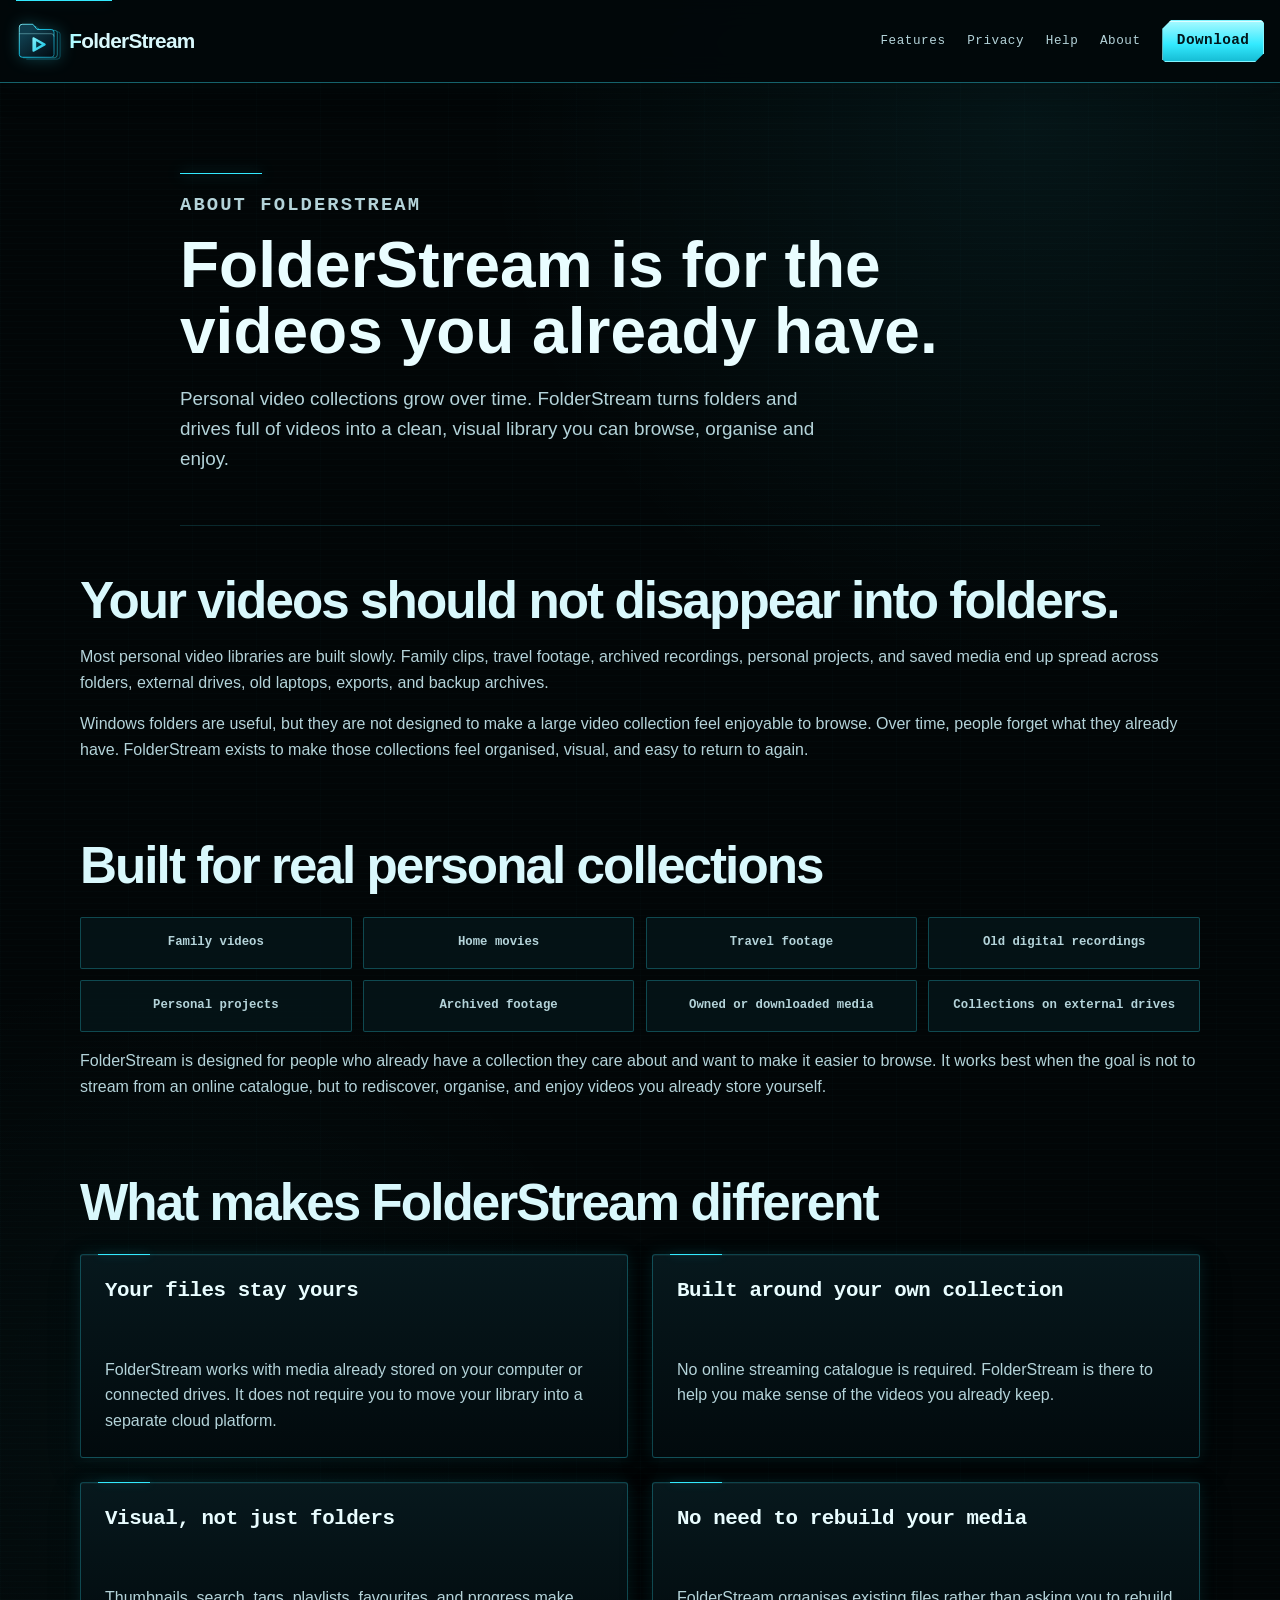
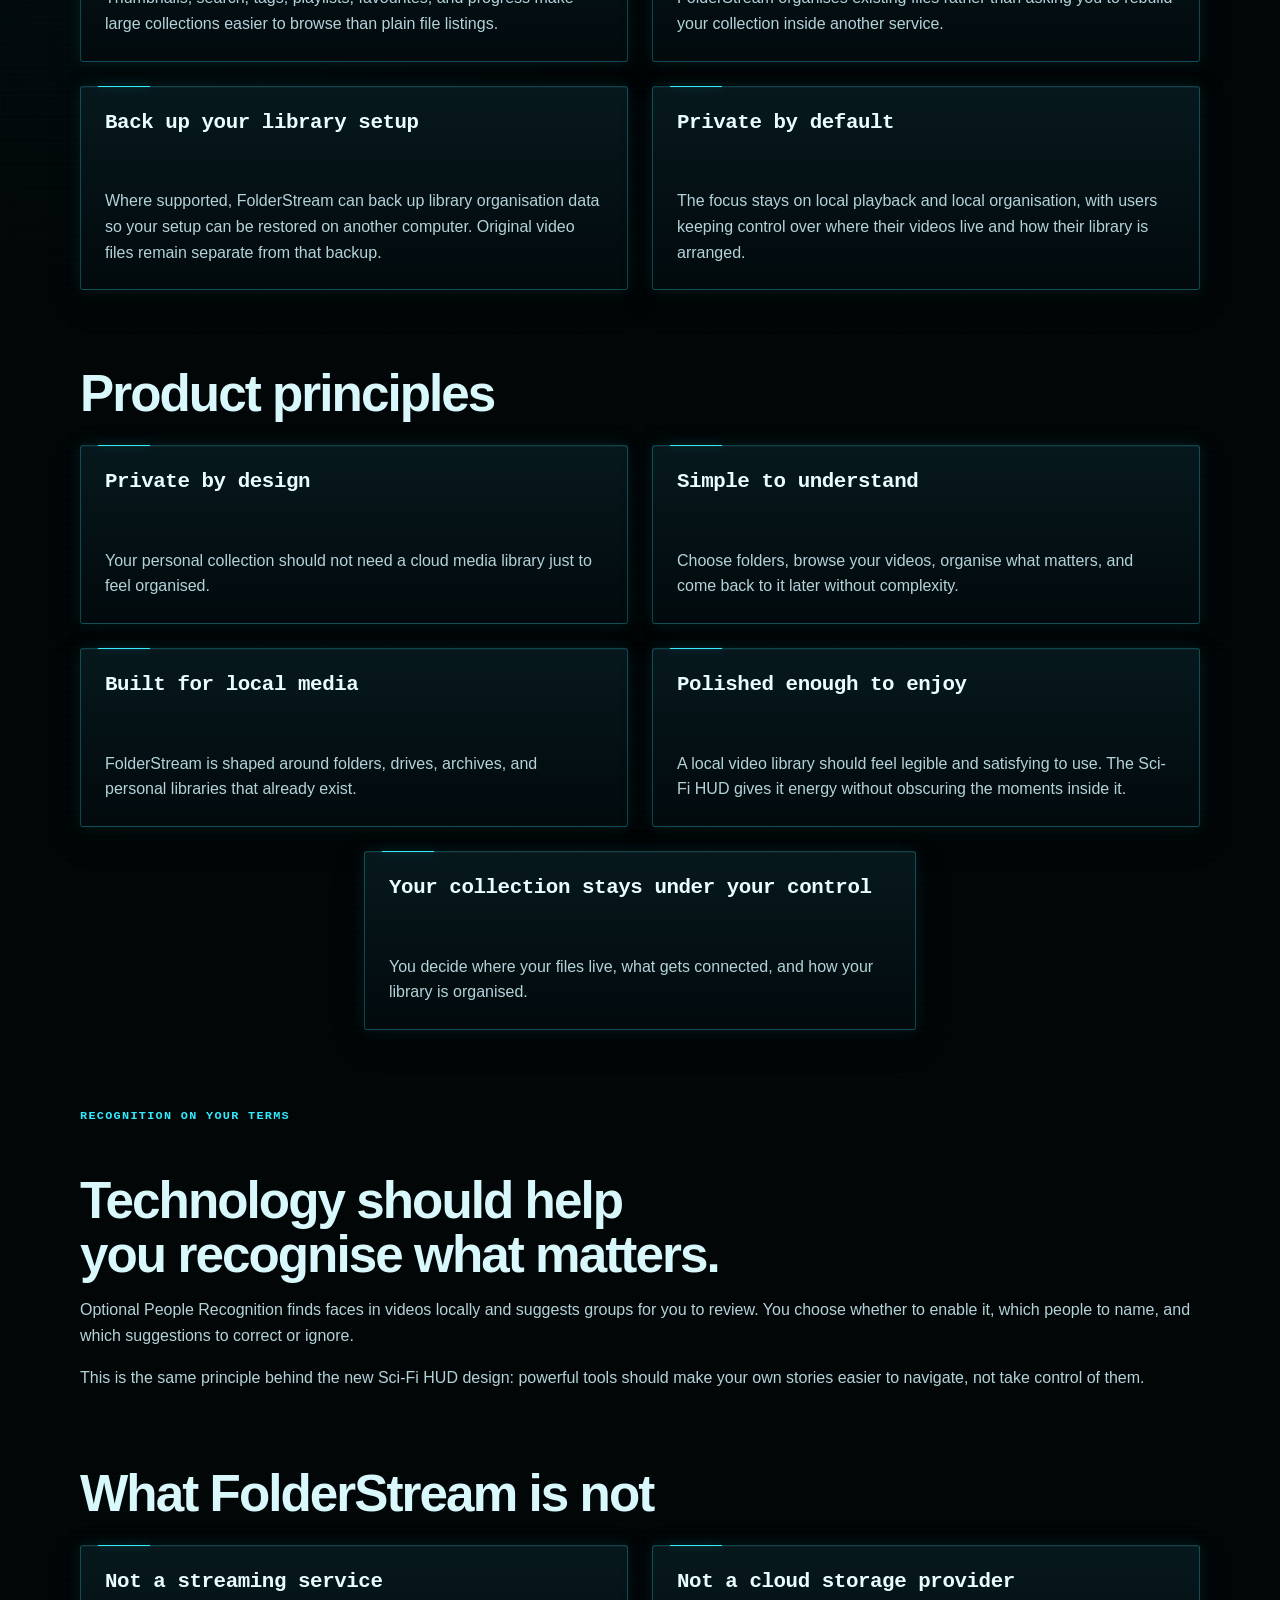
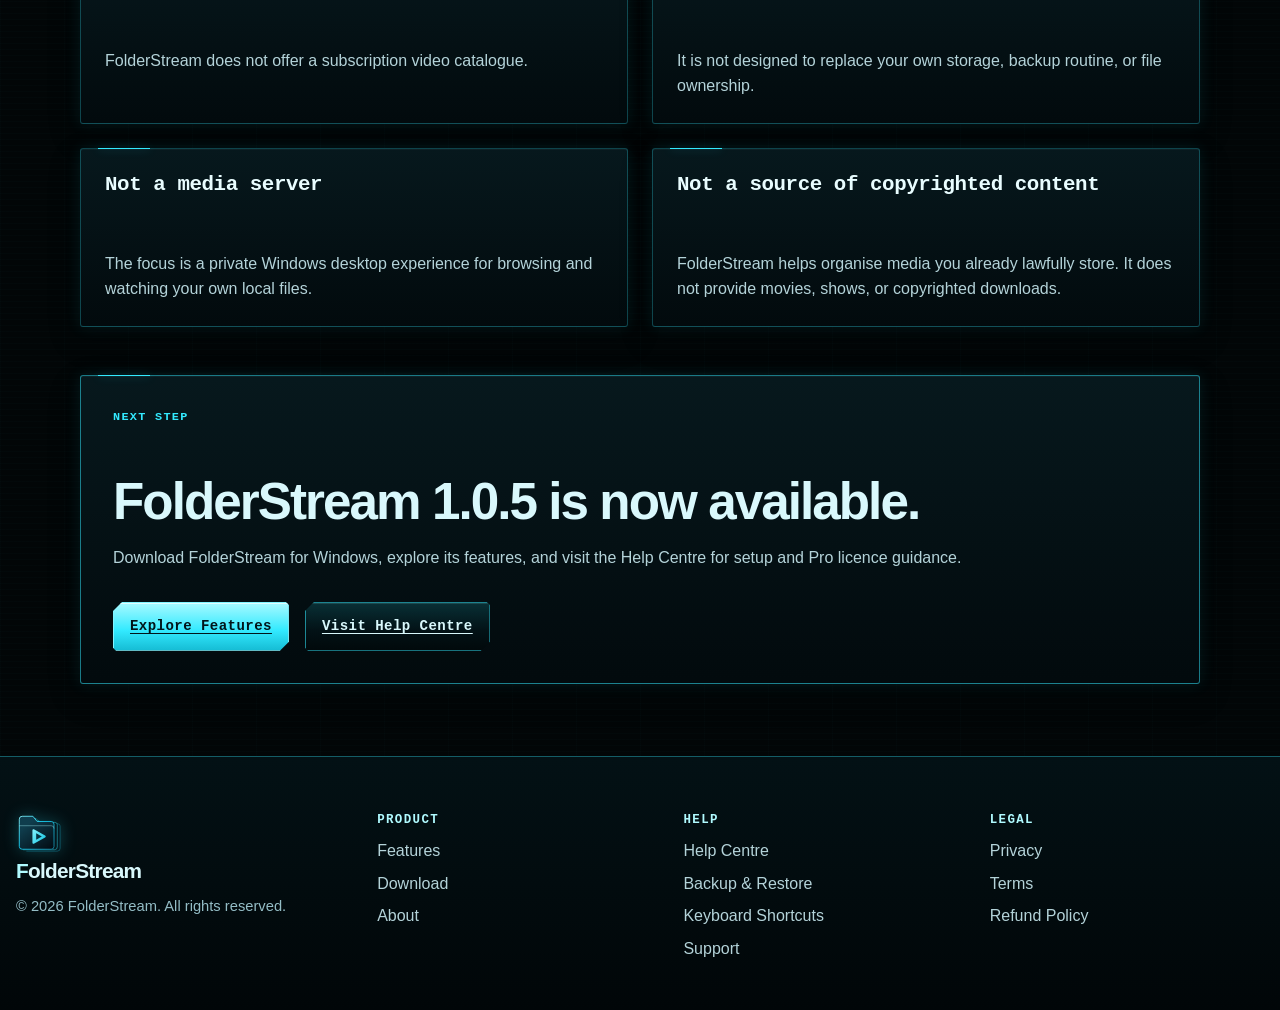
==== commit 6bffda3c: "Publish FolderStream 1.0.5 download" ====
--- a/about.html
+++ b/about.html
@@ -151,7 +151,7 @@
 
         <section class="about-cta card">
           <p class="eyebrow">Next step</p>
-          <h2>FolderStream 1.0.4 is now available.</h2>
+          <h2>FolderStream 1.0.5 is now available.</h2>
           <p>Download FolderStream for Windows, explore its features, and visit the Help Centre for setup and Pro licence guidance.</p>
           <div class="hero-actions">
             <a class="button primary" href="features.html">Explore Features</a>
